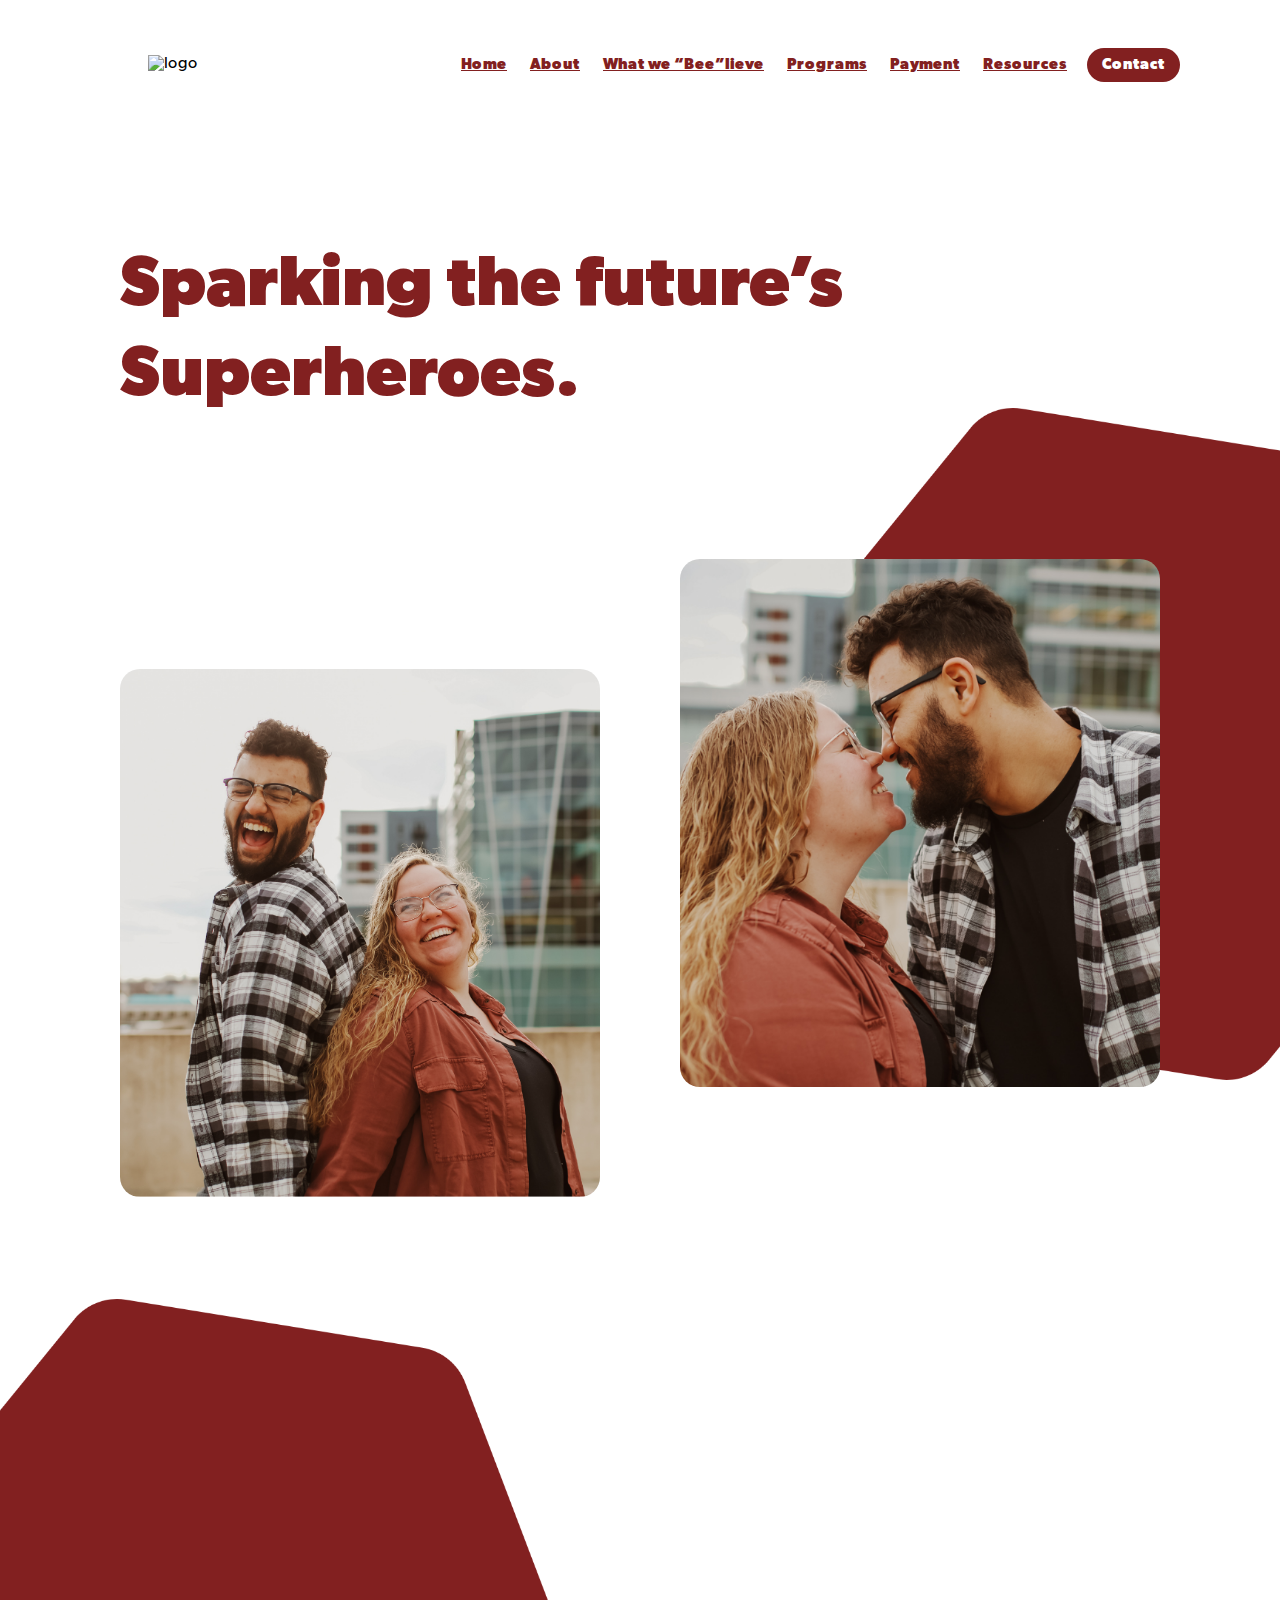
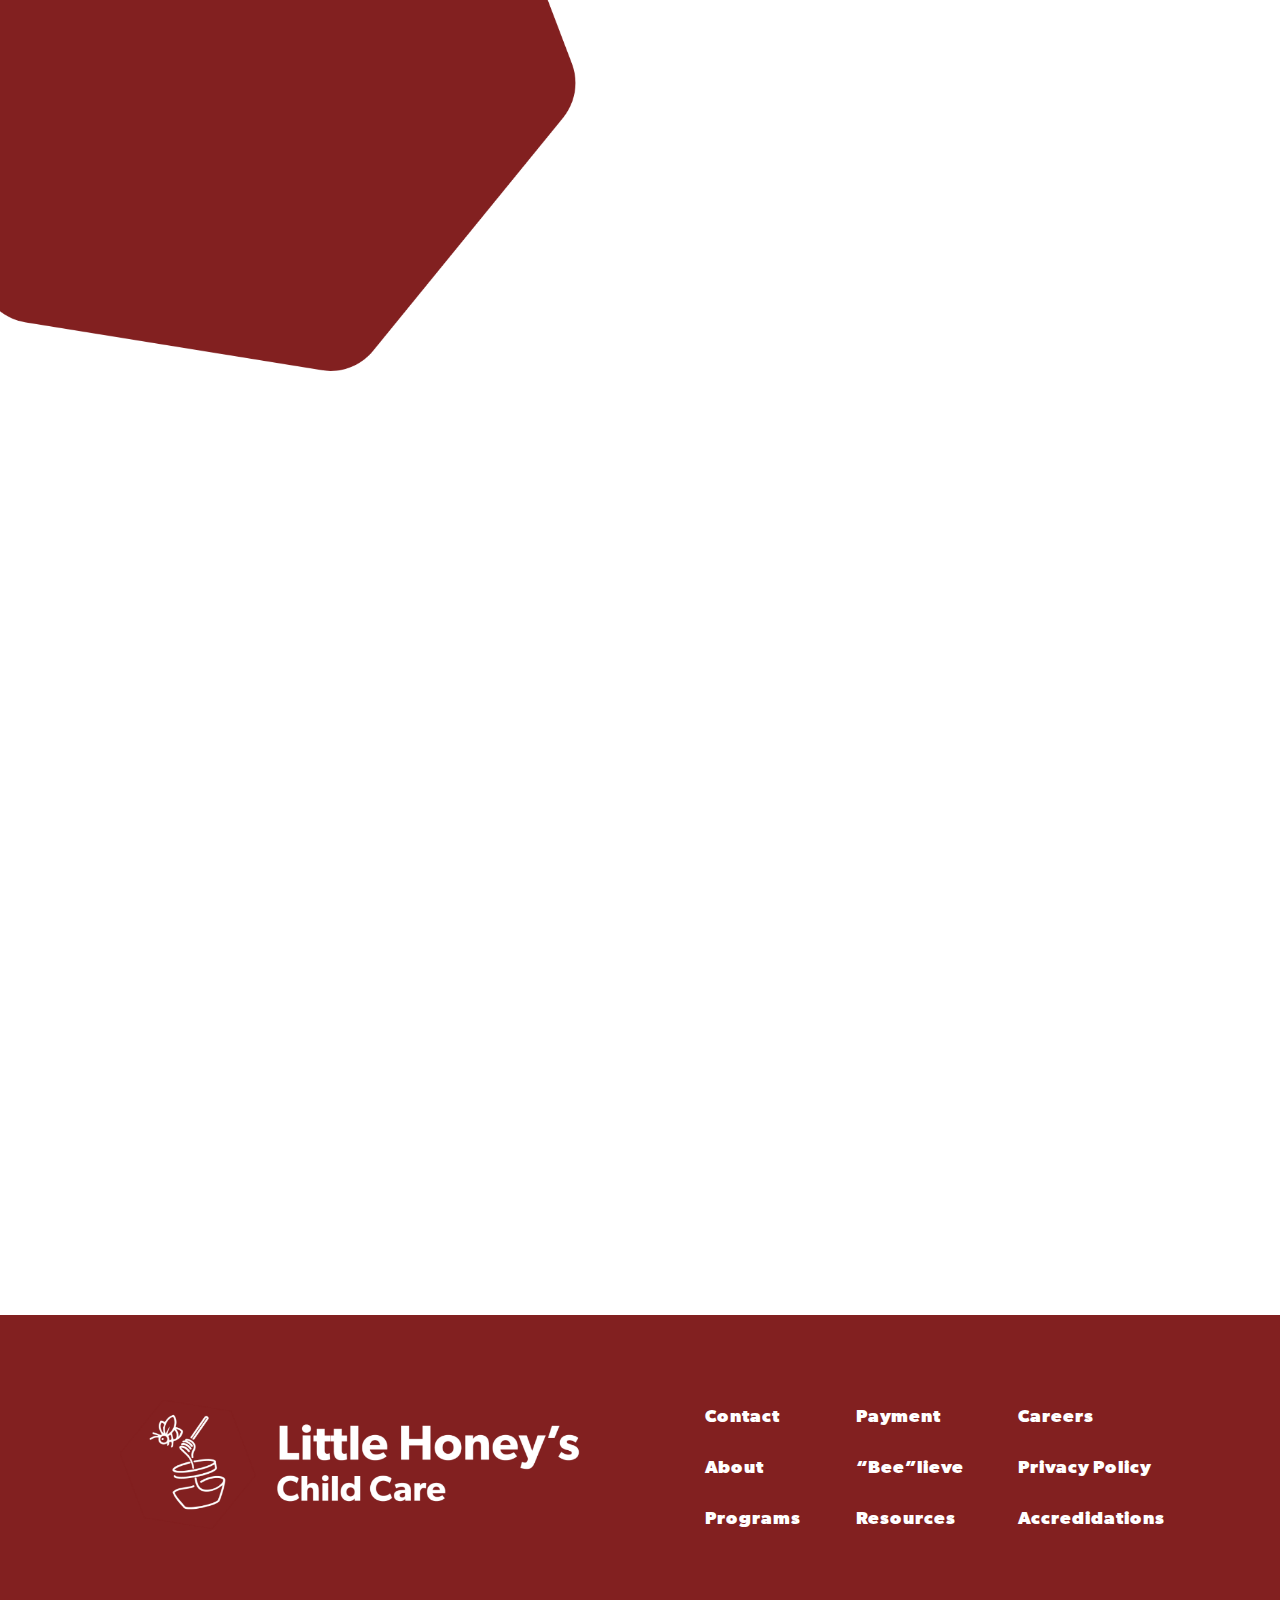
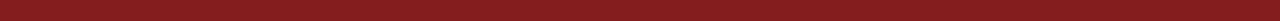
==== about.html @ a8ebb626 "first commit" ====
<!DOCTYPE html>
<html lang="en">
  <head>
    <meta charset="UTF-8" />
    <meta http-equiv="X-UA-Compatible" content="IE=edge" />
    <meta name="viewport" content="width=device-width, initial-scale=1.0" />
    <link rel="stylesheet" href="css/main.css" />
    <link rel="stylesheet" href="css/animate.css" />
    <script src="js/wow.min.js"></script>
    <script>
      new WOW().init();
    </script>
    <title>About</title>
  </head>
  <body>
    <!-- header start
    =========================================== -->
    <header class="header">
      <div class="auto__container">
        <div class="header__inner">
          <div href="index.html" class="header__inner-logo">
            <img src="images/main/Logo.png" alt="logo" />
          </div>
          <nav class="nav" id="nav">
            <div class="nav__inner">
              <div class="nav__inner-links">
                <a href="index.html" class="nav__inner-link">Home</a>
                <a href="about.html" class="nav__inner-link">About</a>
                <a href="belief.html" class="nav__inner-link"
                  >What we “Bee”lieve</a
                >
                <a href="programs.html" class="nav__inner-link">Programs</a>
                <a href="payment.html" class="nav__inner-link">Payment</a>
                <a href="resources.html" class="nav__inner-link">Resources</a>
              </div>
              <a href="contact.html" class="button primary">Contact</a>
            </div>
          </nav>
          </nav>
          <div class="burger" id="burger">
            <div class="burger__item"></div>
          </div>
        </div>
      </div>
    </header>
    <!-- header end
    =========================================== -->
    <!-- about start
    =========================================== -->
    <section class="about">
      <div class="about__bg">
        <span><img src="images/about/about-bg.png" alt="hexagon" /></span>
        <span><img src="images/about/about-bg.png" alt="hexagon" /></span>
      </div>
      <div class="auto__container">
        <div class="about__inner">
          <h2 class="wow slideInLeft" data-wow-duration="1s">
            Sparking the future’s <br />
            Superheroes.
          </h2>
          <div class="about__images">
            <div class="about__images-col">
              <div class="about__image wow slideInLeft" data-wow-duration="1s" data-wow-delay=".2s">
                <img src="images/about/image-1.png" alt="couples-image" />
              </div>
              <div class="about__image wow slideInLeft" data-wow-duration="1s" data-wow-delay=".2s">
                <img src="images/about/image-2.png" alt="couples-image" />
              </div>
            </div>
            <div class="about__images-col">
              <div class="about__image wow slideInRight" data-wow-duration="1s" data-wow-delay=".4s">
                <img src="images/about/image-3.png" alt="couples-image" />
              </div>
              <div class="about__image wow slideInRight" data-wow-duration="1s" ">
                <img src="images/about/image-4.png" alt="couples-image" />
              </div>
            </div>
          </div>
          <div class="about__content">
            <div class="about__content-title">
              <p class="wow bounceInUp" data-wow-duration="1s" ">Hi, nice for you to visit our honeycomb.</p>
              <p class="wow bounceInUp" data-wow-duration="1s" data-wow-delay=".2s">
                Our names our Victoria Telemaque, and Reggie Telemaque, we are
                the co-Presidents of Little Honey’s Day Care!
              </p>
            </div>
            <div class="about__content-text">
              <p class="wow bounceInUp" data-wow-duration="1s" data-wow-delay=".2s">
                We strive to help the lives of every parent, child, or guardian
                access fair and unique child care, all in one place.
              </p>
              <p class="wow bounceInUp" data-wow-duration="1s" data-wow-delay=".4s">
                We believe that nurturing every child’s strengths, curiosities,
                and weaknesses can go a long way in creating not only better
                households, but better human beings, for generations to come.
              </p>
            </div>
          </div>
        </div>
      </div>
    </section>
    <!-- about end
    =========================================== -->
    <!-- footer start
      =========================================== -->
    <footer class="footer">
      <div class="auto__container">
        <div class="footer__inner">
          <div class="footer__logo">
            <div class="footer__logo-desktop">
              <img src="images/main/footer-logo.png" alt="logo" />
            </div>
            <div class="footer__logo-mobile">
              <img src="images/main/logo-mobile.png" alt="logo" />
            </div>
          </div>
          <div class="footer__links">
            <div class="footer__links-col">
              <a href="contact.html" class="footer__link">Contact</a>
              <a href="about.html" class="footer__link">About</a>
              <a href="programs.html" class="footer__link">Programs</a>
            </div>
            <div class="footer__links-col">
              <a href="payment.html" class="footer__link">Payment</a>
              <a href="belief.html" class="footer__link">“Bee”lieve</a>
              <a href="resources.html" class="footer__link">Resources</a>
            </div>
            <div class="footer__links-col">
              <a href="#" class="footer__link">Careers</a>
              <a href="#" class="footer__link">Privacy Policy</a>
              <a href="#" class="footer__link">Accredidations</a>
            </div>
          </div>
        </div>
      </div>
    </footer>
    <!-- footer end
    =========================================== -->
    <script src="js/main.js"></script>
  </body>
</html>
---- css/main.css ----
@font-face {
  font-family: "Gibson";
  src: local("Gibson SemiBold Italic"), local("Gibson-SemiBoldItalic"), url("../fonts/Gibson-SemiBoldItalic.woff2") format("woff2"), url("../fonts/Gibson-SemiBoldItalic.woff") format("woff");
  font-weight: 600;
  font-style: italic;
}
@font-face {
  font-family: "Gibson";
  src: local("Gibson Light"), local("Gibson-Light"), url("../fonts/Gibson-Light.woff2") format("woff2"), url("../fonts/Gibson-Light.woff") format("woff");
  font-weight: 300;
  font-style: normal;
}
@font-face {
  font-family: "Gibson";
  src: local("Gibson Light Italic"), local("Gibson-LightItalic"), url("../fonts/Gibson-LightItalic.woff2") format("woff2"), url("../fonts/Gibson-LightItalic.woff") format("woff");
  font-weight: 300;
  font-style: italic;
}
@font-face {
  font-family: "Gibson";
  src: local("Gibson Italic"), local("Gibson-Italic") url("../fonts/Gibson-Italic.woff2") format("woff2"), url("../fonts/Gibson-Italic.woff") format("woff");
  font-weight: normal;
  font-style: italic;
}
@font-face {
  font-family: "Gibson";
  src: local("Gibson Bold"), local("Gibson-Bold"), url("../fonts/Gibson-Bold.woff2") format("woff2"), url("../fonts/Gibson-Bold.woff") format("woff");
  font-weight: bold;
  font-style: normal;
}
@font-face {
  font-family: "Gibson";
  src: local("Gibson"), url("../fonts/Gibson.woff2") format("woff2"), url("../fonts/Gibson.woff") format("woff");
  font-weight: normal;
  font-style: normal;
}
@font-face {
  font-family: "Gibson";
  src: local("Gibson Bold Italic"), local("Gibson-BoldItalic"), url("../fonts/Gibson-BoldItalic.woff2") format("woff2"), url("../fonts/Gibson-BoldItalic.woff") format("woff");
  font-weight: bold;
  font-style: italic;
}
@font-face {
  font-family: "Gibson";
  src: local("Gibson SemiBold"), local("Gibson-SemiBold"), url("../fonts/Gibson-SemiBold.woff2") format("woff2"), url("../fonts/Gibson-SemiBold.woff") format("woff");
  font-weight: 600;
  font-style: normal;
}
html {
  scroll-behavior: smooth;
}

* {
  margin: 0px;
  padding: 0px;
  border: none;
  outline: none;
}

button {
  outline: none;
}

button:focus {
  outline: none;
}

button:focus {
  outline: none;
}

input::-webkit-outer-spin-button,
input::-webkit-inner-spin-button {
  -webkit-appearance: none;
  margin: 0;
}

/*** 
====================================================================
Global Settings
====================================================================
 ***/
body {
  font-family: "Gibson", sans-serif;
  font-size: 16px;
  color: #000;
  font-weight: 400;
  -webkit-font-smoothing: antialiased;
  -moz-font-smoothing: antialiased;
}

body.active {
  overflow: hidden;
}

a {
  text-decoration: none;
  cursor: pointer;
  color: #000;
}

h1,
h2,
h3,
h4,
h5,
h6 {
  -webkit-transition: all 0.2s ease-in-out 0s;
  transition: all 0.2s ease-in-out 0s;
  -moz-transition: all 0.2s ease-in-out 0s;
}

/* Typography */
h1 {
  font-family: "Gibson", sans-serif;
  font-size: 55px;
  line-height: 160px;
  font-weight: 900;
  color: #822020;
}

h2 {
  font-family: "Gibson", sans-serif;
  font-size: 100px;
  line-height: 150px;
  font-weight: 900;
  color: #822020;
}

p {
  color: #822020;
}

.auto__container {
  max-width: 1540px;
  margin: 0 auto;
  padding: 0 180px;
  -webkit-transition: all 0.2s ease-in-out 0s;
  transition: all 0.2s ease-in-out 0s;
  -moz-transition: all 0.2s ease-in-out 0s;
}

.button {
  -webkit-box-sizing: border-box;
          box-sizing: border-box;
  border-radius: 20px;
  font-family: "Gibson", sans-serif;
  font-weight: 900;
  background-color: #822020;
  color: #fff;
  cursor: pointer;
  -webkit-transition: all 0.2s ease-in-out 0s;
  transition: all 0.2s ease-in-out 0s;
  -moz-transition: all 0.2s ease-in-out 0s;
}
.button:hover {
  opacity: 0.8;
}
.button.big {
  padding: 30px 100px;
  font-size: 25px;
  line-height: 47px;
}
.button.primary {
  padding: 10px 25px;
  font-size: 20px;
  line-height: 27px;
}
.button.secondary {
  padding: 23px 47px;
  color: #000;
  font-size: 18px;
  line-height: 32px;
  background-color: #fddc2b;
}

.footer {
  padding: 85px 0;
  background-color: #822020;
}
.footer__inner {
  display: -webkit-box;
  display: -ms-flexbox;
  display: flex;
  -webkit-box-pack: justify;
      -ms-flex-pack: justify;
          justify-content: space-between;
}
.footer__logo {
  width: calc(50% - 60px);
  display: -webkit-box;
  display: -ms-flexbox;
  display: flex;
  -webkit-box-pack: center;
      -ms-flex-pack: center;
          justify-content: center;
  -webkit-box-align: center;
      -ms-flex-align: center;
          align-items: center;
}
.footer__logo img {
  width: 100%;
}
.footer__logo-mobile {
  display: none;
}
.footer__links {
  margin: -5px;
  width: calc(50% - 60px);
  display: -webkit-box;
  display: -ms-flexbox;
  display: flex;
  -webkit-box-pack: justify;
      -ms-flex-pack: justify;
          justify-content: space-between;
  -webkit-box-align: center;
      -ms-flex-align: center;
          align-items: center;
}
.footer__link {
  display: block;
  padding: 5px 0;
  margin-bottom: 15px;
  font-family: "Gibson", sans-serif;
  font-size: 18px;
  font-weight: 900;
  line-height: 26px;
  color: #fff;
  -webkit-transition: all 0.2s ease-in-out 0s;
  transition: all 0.2s ease-in-out 0s;
  -moz-transition: all 0.2s ease-in-out 0s;
}
.footer__link:last-child {
  margin-bottom: 0;
}
.footer__link:hover {
  opacity: 0.8;
}

.header {
  padding: 50px 0;
  -webkit-transition: all 0.2s ease-in-out 0s;
  transition: all 0.2s ease-in-out 0s;
  -moz-transition: all 0.2s ease-in-out 0s;
}
.header .auto__container {
  padding: 0 120px;
  max-width: 1640px;
}
.header.sticky {
  position: sticky;
  top: 0;
  left: 0;
  z-index: 5;
  padding: 0px 0;
  background-color: #fff;
  -webkit-animation: stickyHeader 0.5s ease;
          animation: stickyHeader 0.5s ease;
  -webkit-animation-fill-mode: both;
          animation-fill-mode: both;
  -webkit-box-shadow: 0 2px 2px rgba(139, 0, 0, 0.8);
          box-shadow: 0 2px 2px rgba(139, 0, 0, 0.8);
  -webkit-transition: all 0.2s ease-in-out 0s;
  transition: all 0.2s ease-in-out 0s;
  -moz-transition: all 0.2s ease-in-out 0s;
}
@-webkit-keyframes stickyHeader {
  from {
    top: -200px;
  }
  to {
    top: 0;
  }
}
@keyframes stickyHeader {
  from {
    top: -200px;
  }
  to {
    top: 0;
  }
}
.header__inner {
  display: -webkit-box;
  display: -ms-flexbox;
  display: flex;
  -webkit-box-pack: justify;
      -ms-flex-pack: justify;
          justify-content: space-between;
  -webkit-box-align: center;
      -ms-flex-align: center;
          align-items: center;
}
.header__inner-logo {
  width: 480px;
  display: -webkit-box;
  display: -ms-flexbox;
  display: flex;
  -webkit-box-pack: center;
      -ms-flex-pack: center;
          justify-content: center;
  -webkit-box-align: center;
      -ms-flex-align: center;
          align-items: center;
}
.header__inner-logo img {
  width: 60%;
  padding: 25px;
}

.nav__inner {
  display: -webkit-box;
  display: -ms-flexbox;
  display: flex;
  -webkit-box-align: center;
      -ms-flex-align: center;
          align-items: center;
}
.nav__inner-links {
  margin-right: 35px;
}
.nav__inner-link {
  padding: 5px 20px;
  font-family: "Gibson", sans-serif;
  font-size: 18px;
  line-height: 26px;
  font-weight: 900;
  color: #822020;
  text-decoration: underline;
  -webkit-transition: all 0.2s ease-in-out 0s;
  transition: all 0.2s ease-in-out 0s;
  -moz-transition: all 0.2s ease-in-out 0s;
}
.nav__inner-link:hover {
  opacity: 0.8;
}

.burger {
  display: none;
  -webkit-box-pack: center;
      -ms-flex-pack: center;
          justify-content: center;
  -webkit-box-align: center;
      -ms-flex-align: center;
          align-items: center;
  position: relative;
  width: 50px;
  height: 30px;
  cursor: pointer;
  -webkit-transition: all 0.2s ease-in-out 0s;
  transition: all 0.2s ease-in-out 0s;
  -moz-transition: all 0.2s ease-in-out 0s;
}
.burger:hover {
  opacity: 0.8;
}
.burger__item {
  width: 100%;
  height: 6px;
  background-color: #822020;
  border-radius: 6px;
}
.burger::before {
  top: 0;
  width: 100%;
  height: 6px;
  background-color: #822020;
  border-radius: 6px;
  -webkit-transition: all 0.3s ease;
  transition: all 0.3s ease;
  content: "";
  position: absolute;
  left: 50%;
  transform: translateX(-50%);
  -moz-ransform: translateX(-50%);
  -o-transform: translateX(-50%);
  -ms-transform: translateX(-50%);
  -webkit-transform: translateX(-50%);
}
.burger::after {
  bottom: 0;
  width: 100%;
  height: 6px;
  background-color: #822020;
  border-radius: 6px;
  -webkit-transition: all 0.3s ease;
  transition: all 0.3s ease;
  content: "";
  position: absolute;
  left: 50%;
  transform: translateX(-50%);
  -moz-ransform: translateX(-50%);
  -o-transform: translateX(-50%);
  -ms-transform: translateX(-50%);
  -webkit-transform: translateX(-50%);
}
.burger.active {
  overflow: hidden;
}
.burger.active .burger__item {
  display: none;
}
.burger.active::before {
  width: 120%;
  top: 50%;
  -webkit-transform: translate(-50%, -50%) rotate(45deg);
  transform: translate(-50%, -50%) rotate(45deg);
}
.burger.active::after {
  width: 120%;
  bottom: 50%;
  -webkit-transform: translate(-50%, 50%) rotate(-45deg);
  transform: translate(-50%, 50%) rotate(-45deg);
}

.kids {
  position: relative;
  overflow: hidden;
  padding-top: 120px;
  padding-bottom: 50px;
  background-color: #fff;
}
.kids__bg {
  position: absolute;
  top: 60%;
  -webkit-transform: translateY(-60%);
          transform: translateY(-60%);
  width: 45%;
  right: -20%;
  -webkit-transition: all 0.2s ease-in-out 0s;
  transition: all 0.2s ease-in-out 0s;
  -moz-transition: all 0.2s ease-in-out 0s;
}
.kids__bg img {
  width: 100%;
  height: 100%;
}
.kids__bg:first-child {
  right: unset;
  left: -15%;
}
.kids__inner-title {
  margin-bottom: 120px;
  position: relative;
  text-align: center;
}
.kids__inner-title p {
  font-family: "Gibson", sans-serif;
  font-size: 18px;
  line-height: 45px;
  font-weight: 400;
}
.kids__inner-title span {
  position: absolute;
  top: -80px;
  right: 10px;
  width: 110px;
  height: 110px;
  -webkit-transition: all 0.2s ease-in-out 0s;
  transition: all 0.2s ease-in-out 0s;
  -moz-transition: all 0.2s ease-in-out 0s;
}
.kids__inner-title span img {
  width: 100%;
  height: 100%;
}
.kids__inner-row {
  margin-bottom: 80px;
  display: -webkit-box;
  display: -ms-flexbox;
  display: flex;
  -webkit-box-pack: justify;
      -ms-flex-pack: justify;
          justify-content: space-between;
}
.kids__inner button {
  display: block;
  margin: 0 auto;
  text-align: center;
  
}
.kids__block {
  position: relative;
  overflow: hidden;
  width: calc(33.33333% - 50px);
  border-radius: 20px;
  -webkit-transition: all 0.2s ease-in-out 0s;
  transition: all 0.2s ease-in-out 0s;
  -moz-transition: all 0.2s ease-in-out 0s;
}
.kids__block-image {
  position: relative;
  width: 100%;
  padding-bottom: 95%;
}
.kids__block-image img {
  position: absolute;
  top: 0;
  left: 0;
  width: 100%;
  height: 100%;
  -o-object-fit: cover;
     object-fit: cover;
}
.kids__block-content {
  position: absolute;
  top: 18px;
  right: 0;
  width: 100%;
  text-align: right;
}
.kids__block-title {
  padding-right: 40px;
  text-decoration: underline;
  font-family: "Gibson", sans-serif;
  font-size: 25px;
  line-height: 60px;
  font-weight: 900;
  color: #fff;
}
.kids__block-subtitle {
  padding-right: 20px;
  font-family: "Gibson", sans-serif;
  font-size: 25px;
  line-height: 37px;
  font-weight: 700;
  color: #fff;
}

.features {
  position: relative;
  overflow: hidden;
  padding: 120px 0;
}
.features::before {
  content: "";
  position: absolute;
  top: 0;
  left: 0;
  z-index: -1;
  width: 100%;
  height: 70%;
  border-radius: 20px;
  background-color: #f7f7f7;
}
.features__inner-title {
  margin-bottom: 130px;
  text-align: center;
}
.features__inner-title h1 {
  margin-bottom: 25px;
}
.features__inner-title p {
  font-family: "Gibson", sans-serif;
  font-weight: 600;
  font-size: 14px;
  line-height: 20px;
}
.features__inner-title p:first-child {
  margin-bottom: -50px;
}
.features__inner-row {
  margin: 0 -60px;
  display: -webkit-box;
  display: -ms-flexbox;
  display: flex;
}
.features__block {
  position: relative;
  margin: 0 30px;
  width: calc(33.33333% - 60px);
}
.features__block:nth-child(2) .features__block-title, .features__block:nth-child(2) .features__block-text {
  color: #000;
}
.features__block-bg {
  position: relative;
  width: 100%;
  padding-bottom: 95%;
}
.features__block-bg img {
  position: absolute;
  top: 0;
  left: 0;
  width: 100%;
  height: 100%;
  -o-object-fit: cover;
     object-fit: cover;
}
.features__block-content {
  position: absolute;
  top: 50%;
  left: 50%;
  transform: translate(-50%, -50%);
  -moz-ransform: translate(-50%, -50%);
  -o-transform: translate(-50%, -50%);
  -ms-transform: translate(-50%, -50%);
  -webkit-transform: translate(-50%, -50%);
  width: 60%;
  height: 50%;
}
.features__block-title {
  margin-bottom: 20px;
  text-decoration: underline;
  font-family: "Gibson", sans-serif;
  font-size: 25px;
  line-height: 45px;
  font-weight: 900;
  color: #fff;
  text-align: center;
}
.features__block-text {
  font-family: "Gibson", sans-serif;
  font-weight: 500;
  color: #fff;
}

.reviews {
  overflow: hidden;
  padding-top: 200px;
  padding-bottom: 240px;
}
.reviews__inner {
  margin: 0 auto;
  padding: 0 20px;
  max-width: 1000px;
  font-weight: 900;
}
.reviews__inner-title {
  position: relative;
  z-index: 2;
  margin-bottom: 75px;
  position: relative;
  font-family: "Gibson", sans-serif;
  font-size: 150px;
  line-height: 0.9;
  color: #822020;
  text-align: center;
  -webkit-transition: all 0.2s ease-in-out 0s;
  transition: all 0.2s ease-in-out 0s;
  -moz-transition: all 0.2s ease-in-out 0s;
}
.reviews__inner-title small {
  font-size: 0.6em;
}
.reviews__inner-title span {
  position: absolute;
  top: -20px;
  right: -220px;
  width: 220px;
  height: 390px;
  -webkit-transition: all 0.2s ease-in-out 0s;
  transition: all 0.2s ease-in-out 0s;
  -moz-transition: all 0.2s ease-in-out 0s;
}
.reviews__inner-title span img {
  width: 100%;
  height: 100%;
}
.reviews__inner-content {
  position: relative;
  padding-top: 70px;
  padding-bottom: 85px;
  background-color: #822020;
}
.reviews__inner-content::before {
  content: "";
  position: absolute;
  top: 0;
  left: -5000px;
  z-index: -1;
  width: 15000px;
  height: 100%;
  background-color: #822020;
}
.reviews__inner-content p {
  margin-bottom: 30px;
  font-family: "Gibson", sans-serif;
  font-weight: 600;
  font-size: 18px;
  line-height: 38px;
  color: #fff;
  text-align: center;
  -webkit-transition: all 0.2s ease-in-out 0s;
  transition: all 0.2s ease-in-out 0s;
  -moz-transition: all 0.2s ease-in-out 0s;
}
.reviews__inner-content p:last-child {
  margin: 0;
  text-align: right;
  font-size: 18px;
  line-height: 47px;
}

.newsletter {
  position: relative;
  padding: 100px 0;
}
.newsletter::before {
  content: "";
  position: absolute;
  top: 0;
  left: 0;
  z-index: -1;
  width: 100%;
  height: 55%;
  background-color: #f7f7f7;
}
.newsletter__inner {
  display: -webkit-box;
  display: -ms-flexbox;
  display: flex;
  -webkit-box-pack: justify;
      -ms-flex-pack: justify;
          justify-content: space-between;
  -webkit-box-align: center;
      -ms-flex-align: center;
          align-items: center;
}
.newsletter__content {
  width: calc(50% - 75px);
}
.newsletter__content-title {
  margin-bottom: 25px;
  font-family: "Gibson", sans-serif;
  font-size: 98px;
  line-height: 128px;
  font-weight: 900;
  color: #822020;
  -webkit-transition: all 0.2s ease-in-out 0s;
  transition: all 0.2s ease-in-out 0s;
  -moz-transition: all 0.2s ease-in-out 0s;
}
.newsletter__content-title span {
  display: block;
  font-size: 18px;
  font-family: "Gibson", sans-serif;
  color: #822020;
  
}
.newsletter__content-text {
  margin-bottom: 75px;
  font-family: "Gibson", sans-serif;
  font-weight: 600;
  font-size: 18px;
  line-height: 42px;
  color: #822020;
}
.newsletter__content-form input {
  -webkit-box-sizing: border-box;
          box-sizing: border-box;
  padding: 0 30px;
  margin-bottom: 50px;
  width: 100%;
  height: 45px;
  border-radius: 20px;
  background-color: #f7f7f7;
  border: 1px solid #707070;
}
.newsletter__content-form-btn {
  display: -webkit-box;
  display: -ms-flexbox;
  display: flex;
  -webkit-box-pack: end;
      -ms-flex-pack: end;
          justify-content: flex-end;
}
.newsletter__image {
  overflow: hidden;
  position: absolute;
  width: 43%;
  right: 70px;
  transform: translateY(-50%);
  -moz-ransform: translateY(-50%);
  -o-transform: translateY(-50%);
  -ms-transform: translateY(-50%);
  -webkit-transform: translateY(-50%);
  border-radius: 20px;
}
.newsletter__image img {
  width: 100%;
  height: 100%;
}

.direction {
  position: relative;
  margin: 200px 0;
  padding: 100px 0;
  background-color: #822020;
  background: url("../images/main/bg.png");
  background-size: cover;
  background-position: center;
  background-repeat: no-repeat;
}
.direction::before {
  content: "";
  position: absolute;
  top: 0;
  left: 0;
  width: 100%;
  height: 100%;
  background-color: #822020;
  opacity: 0.8;
}
.direction__inner {
  position: relative;
  z-index: 2;
  text-align: center;
  color: #fff;
}
.direction__inner h1 {
  margin-bottom: 50px;
  color: #fff;
}
.direction__inner-text {
  margin-bottom: 70px;
}
.direction__inner-text p {
  color: #fff;
  font-family: "Gibson", sans-serif;
  font-size: 25px;
  line-height: 34px;
}
.direction__inner-text p:first-child {
  margin-bottom: 50px;
}
.direction__inner .button {
  margin: 0 auto;
}

.values {
  padding-top: 150px;
  -webkit-transition: all 0.2s ease-in-out 0s;
  transition: all 0.2s ease-in-out 0s;
  -moz-transition: all 0.2s ease-in-out 0s;
}
.values__inner {
  margin: 0 auto;
  margin-bottom: -3%;
  max-width: 1380px;
}
.values__image {
  position: relative;
  display: -webkit-box;
  display: -ms-flexbox;
  display: flex;
  -webkit-box-pack: center;
      -ms-flex-pack: center;
          justify-content: center;
  -webkit-box-align: center;
      -ms-flex-align: center;
          align-items: center;
}
.values__image-hexagons img {
  width: 100%;
}
.values__image-bees img {
  position: absolute;
  top: 10%;
  right: 10%;
  width: 40%;
}
.values__image-title {
  position: absolute;
  top: 50%;
  left: 12%;
  transform: translateY(-50%);
  -moz-ransform: translateY(-50%);
  -o-transform: translateY(-50%);
  -ms-transform: translateY(-50%);
  -webkit-transform: translateY(-50%);
  font-family: "Gibson", sans-serif;
  font-weight: 900;
  font-size: 107px;
  line-height: 140px;
  color: #fff;
  text-transform: capitalize;
  -webkit-transition: all 0.2s ease-in-out 0s;
  transition: all 0.2s ease-in-out 0s;
  -moz-transition: all 0.2s ease-in-out 0s;
}

.about {
  overflow: hidden;
  position: relative;
  padding-top: 75px;
  padding-bottom: 210px;
}
.about__bg span {
  position: absolute;
  width: 55%;
  top: 10%;
  right: -15%;
  z-index: -1;
}
.about__bg span img {
  width: 100%;
}
.about__bg span:last-child {
  top: 40%;
  right: unset;
  left: -10%;
}
.about__inner {
  margin: 0 auto;
  max-width: 1400px;
}
.about__inner h2 {
  margin-bottom: 140px;
}
.about__images {
  margin-bottom: 210px;
  display: -webkit-box;
  display: -ms-flexbox;
  display: flex;
  -webkit-box-pack: justify;
      -ms-flex-pack: justify;
          justify-content: space-between;
}
.about__images-col {
  width: calc(50% - 40px);
}
.about__images-col:first-child {
  padding-top: 110px;
}
.about__image {
  overflow: hidden;
  margin-bottom: 190px;
  position: relative;
  width: 100%;
  padding-bottom: 110%;
  border-radius: 20px;
}
.about__image:last-child {
  margin-bottom: 0;
}
.about__image img {
  position: absolute;
  top: 0;
  left: 0;
  width: 100%;
  height: 100%;
  -o-object-fit: cover;
     object-fit: cover;
}
.about__content-title {
  margin-bottom: 85px;
}
.about__content-title p {
  font-family: "Gibson", sans-serif;
  font-size: 68px;
  font-weight: 900;
  line-height: 90px;
  background-color: #fff;
  color: #822020;
}
.about__content-title p:first-child {
  margin-bottom: 110px;
}
.about__content-text {
  text-align: center;
}
.about__content-text p {
  position: relative;
  z-index: 1;
  font-family: "Gibson", sans-serif;
  font-size: 18px;
  font-weight: 600;
  line-height: 33px;
  background-color: #fff;
  color: #822020;
  text-align: left;
}
.about__content-text p:first-child {
  margin-bottom: 40px;
}

.rules {
  padding: 160px 0;
  background-color: #822020;
}
.rules__inner {
  margin: 0 auto;
  max-width: 1170px;
  display: -webkit-box;
  display: -ms-flexbox;
  display: flex;
  -webkit-box-pack: justify;
      -ms-flex-pack: justify;
          justify-content: space-between;
  flex-wrap: wrap;
  -ms-flex-wrap: wrap;
}
.rules__block {
  margin: 50px 0;
  width: calc(50% - 100px);
  -webkit-transition: all 0.2s ease-in-out 0s;
  transition: all 0.2s ease-in-out 0s;
  -moz-transition: all 0.2s ease-in-out 0s;
}
.rules__block p {
  font-family: "Gibson", sans-serif;
  font-size: 25px;
  line-height: 44px;
  font-weight: 900;
  color: #fff;
  -webkit-transition: all 0.2s ease-in-out 0s;
  transition: all 0.2s ease-in-out 0s;
  -moz-transition: all 0.2s ease-in-out 0s;
}
.rules__block p:first-child {
  margin-bottom: 50px;
}

.contact {
  padding-top: 150px;
  padding-bottom: 200px;
}
.contact__inner {
  margin: 0 auto;
  max-width: 1270px;
}
.contact__content {
  margin-bottom: 330px;
}
.contact__content-title {
  margin-bottom: 30px;
  font-family: "Gibson", sans-serif;
  font-weight: 900;
  font-size: 112px;
  line-height: 146px;
  color: #822020;
  text-align: center;
  -webkit-transition: all 0.2s ease-in-out 0s;
  transition: all 0.2s ease-in-out 0s;
  -moz-transition: all 0.2s ease-in-out 0s;
}
.contact__content-subtitle {
  margin-bottom: 75px;
  font-family: "Gibson", sans-serif;
  font-weight: 900;
  font-size: 68px;
  line-height: 90px;
  color: #822020;
  text-align: center;
  -webkit-transition: all 0.2s ease-in-out 0s;
  transition: all 0.2s ease-in-out 0s;
  -moz-transition: all 0.2s ease-in-out 0s;
}
.contact__content p {
  font-family: "Gibson", sans-serif;
  font-weight: 600;
  font-size: 25px;
  line-height: 34px;
  color: #822020;
}
.contact__form {
  margin-bottom: 180px;
}
.contact__form input {
  -webkit-box-sizing: border-box;
          box-sizing: border-box;
  padding: 0 30px;
  margin-bottom: 90px;
  width: 100%;
  height: 80px;
  background-color: #f7f7f7;
  border: 1px solid #707070;
  border-radius: 20px;
}
.contact__form input:nth-of-type(3) {
  margin-bottom: 55px;
}
.contact__form-btn {
  display: -webkit-box;
  display: -ms-flexbox;
  display: flex;
  -webkit-box-pack: end;
      -ms-flex-pack: end;
          justify-content: flex-end;
}
.contact__form-btn .button {
  padding: 20px 120px;
  font-size: 40px;
  line-height: 50px;
}
.contact__address-title {
  margin-bottom: 100px;
  font-family: "Gibson", sans-serif;
  font-weight: 700;
  font-size: 82px;
  line-height: 100px;
  color: #822020;
}
.contact__address p,
.contact__address a {
  margin-bottom: 50px;
  font-family: "Gibson", sans-serif;
  font-weight: 700;
  font-size: 34px;
  line-height: 40px;
  color: #822020;
}
.contact__address p:last-child,
.contact__address a:last-child {
  margin-bottom: 0;
}
.contact__address p:last-child a,
.contact__address a:last-child a {
  display: inline;
}
.contact__address a {
  display: block;
  text-decoration: underline;
  -webkit-transition: all 0.2s ease-in-out 0s;
  transition: all 0.2s ease-in-out 0s;
  -moz-transition: all 0.2s ease-in-out 0s;
}
.contact__address a:hover {
  opacity: 0.8;
}

.resources {
  padding-top: 100px;
  padding-bottom: 50px;
}
.resources__inner {
  margin: 0 auto;
  max-width: 1480px;
}
.resources__title {
  margin: 0 auto;
  max-width: 870px;
  margin-bottom: 135px;
  text-align: center;
}
.resources__title h2 {
  margin-bottom: 100px;
}
.resources__title p {
  font-family: "Gibson", sans-serif;
  font-weight: 600;
  font-size: 25px;
  line-height: 34px;
}
.resources__list {
  display: -webkit-box;
  display: -ms-flexbox;
  display: flex;
  -webkit-box-pack: justify;
      -ms-flex-pack: justify;
          justify-content: space-between;
  flex-wrap: wrap;
  -ms-flex-wrap: wrap;
}
.resources__block {
  margin: 50px 0;
  width: calc(33.33333% - 30px);
}
.resources__block-content {
  padding: 50px;
  text-align: center;
  border-radius: 20px;
  background-color: #f7f7f7;
}
.resources__block-subtitle {
  margin-bottom: 15px;
  font-family: "Gibson", sans-serif;
  font-weight: 900;
  font-size: 13px;
  line-height: 16px;
  color: #822020;
  -webkit-transition: all 0.2s ease-in-out 0s;
  transition: all 0.2s ease-in-out 0s;
  -moz-transition: all 0.2s ease-in-out 0s;
}
.resources__block-title {
  margin-bottom: 20px;
  font-family: "Gibson", sans-serif;
  font-weight: 900;
  font-size: 38px;
  line-height: 50px;
  color: #822020;
  -webkit-transition: all 0.2s ease-in-out 0s;
  transition: all 0.2s ease-in-out 0s;
  -moz-transition: all 0.2s ease-in-out 0s;
}
.resources__block p {
  font-family: "Gibson", sans-serif;
  font-weight: 600;
  font-size: 10px;
  line-height: 14px;
  -webkit-transition: all 0.2s ease-in-out 0s;
  transition: all 0.2s ease-in-out 0s;
  -moz-transition: all 0.2s ease-in-out 0s;
}
.resources__block-image {
  margin: 0 auto;
  margin-top: -20px;
  overflow: hidden;
  border-radius: 20px;
  position: relative;
  width: calc(100% - 20px);
  padding-bottom: 65%;
  border-radius: 20px;
}
.resources__block-image img {
  position: absolute;
  top: 0;
  left: 0;
  width: 100%;
  height: 100%;
  -o-object-fit: cover;
     object-fit: cover;
}

.programs {
  position: relative;
  padding: 140px 0;
}
.programs::before {
  content: "";
  position: absolute;
  top: 0;
  left: 0;
  width: 100%;
  height: 35%;
  z-index: -1;
  background-color: #f7f7f7;
}
.programs__title {
  margin-bottom: 140px;
  text-align: center;
}
.programs__title h2 {
  margin-bottom: 100px;
}
.programs__title p {
  margin: 0 auto;
  width: 65%;
  font-family: "Gibson", sans-serif;
  font-weight: 600;
  font-size: 18px;
  line-height: 38px;
}
.programs__row {
  margin-bottom: 200px;
  display: -webkit-box;
  display: -ms-flexbox;
  display: flex;
  -webkit-box-pack: justify;
      -ms-flex-pack: justify;
          justify-content: space-between;
}
.programs__block {
  width: calc(33.33333% - 35px);
}
.programs__block-title {
  margin-bottom: 70px;
  font-family: "Gibson", sans-serif;
  font-weight: 600;
  font-size: 28px;
  line-height: 38px;
  text-align: center;
}
.programs__block-image {
  overflow: hidden;
  position: relative;
  width: 100%;
  padding-bottom: 95%;
  border-radius: 20px;
}
.programs__block-image img {
  position: absolute;
  top: 0;
  left: 0;
  width: 100%;
  height: 100%;
  -o-object-fit: cover;
     object-fit: cover;
}
.programs__schedule-title {
  text-align: center;
  margin-bottom: 230px;
  font-family: "Gibson", sans-serif;
  font-weight: 900;
  font-size: 60px;
  line-height: 80px;
  color: #822020;
}
.programs__schedule li {
  list-style-position: inside;
  margin-bottom: 60px;
  font-family: "Gibson", sans-serif;
  font-weight: 600;
  font-size: 18px;
  line-height: 47px;
  color: #822020;
}
.programs__schedule li:last-child {
  margin-bottom: 0;
}

.payment {
  padding-top: 170px;
  padding-bottom: 90px;
}
.payment__inner {
  margin: 0 auto;
  max-width: 1200px;
}
.payment__inner h2 {
  margin-bottom: 130px;
  text-align: center;
}
.payment__content span {
  display: block;
  margin-bottom: 100px;
  font-family: "Gibson", sans-serif;
  font-size: 50px;
  font-weight: 600;
  line-height: 68px;
  color: #822020;
}
.payment__content li,
.payment__content p {
  margin-bottom: 40px;
  font-weight: 600;
  font-size: 26px;
  line-height: 35px;
}
.payment__content p:nth-of-type(4) {
  margin-bottom: 70px;
}
.payment__content li {
  color: #822020;
  list-style-position: inside;
}
.payment__content-btn {
  display: -webkit-box;
  display: -ms-flexbox;
  display: flex;
  -webkit-box-pack: end;
      -ms-flex-pack: end;
          justify-content: flex-end;
}
.payment__content-btn .button {
  width: 50%;
}

.intro {
  position: relative;
  width: 100%;
  padding-bottom: 50%;
}
.intro__bg img {
  position: absolute;
  top: 0;
  left: 0;
  width: 100%;
  height: 100%;
  -o-object-fit: cover;
     object-fit: cover;
}
.intro.program {
  overflow: hidden;
  position: relative;
  padding: 200px 0;
}
.intro.program .intro__bg span {
  position: absolute;
  top: -8%;
  right: -35%;
  width: 45%;
}
.intro.program .intro__bg span img {
  position: unset;
  width: 100%;
}
.intro.program .intro__bg span:last-child {
  top: unset;
  right: unset;
  bottom: 0;
  left: -35%;
}
.intro.program .intro__inner {
  width: -webkit-fit-content;
  width: -moz-fit-content;
  width: fit-content;
  margin: 0 auto;
  font-weight: 900;
  font-size: 674px;
  -webkit-transition: all 0.2s ease-in-out 0s;
  transition: all 0.2s ease-in-out 0s;
  -moz-transition: all 0.2s ease-in-out 0s;
}
.intro.program .intro__inner-title {
  font-family: "Gibson", sans-serif;
  font-size: 1em;
  line-height: 0.8;
  color: #822020;
}
.intro.program .intro__inner-subtitle {
  font-size: 0.25em;
  color: #822020;
  text-align: right;
}
.intro .auto__container {
  position: absolute;
  top: 20%;
  left: 50%;
  -webkit-transform: translateY(-20%);
          transform: translateY(-20%);
  transform: translateX(-50%);
  -moz-ransform: translateX(-50%);
  -o-transform: translateX(-50%);
  -ms-transform: translateX(-50%);
  -webkit-transform: translateX(-50%);
  width: calc(100% - 360px);
  max-width: 1540px;
}
.intro__title {
  font-family: "Gibson", sans-serif;
  font-weight: 600;
  font-size: 260px;
  line-height: 0.95;
  color: #fff;
}
.intro__title span {
  display: block;
  -webkit-transition: all 0.2s ease-in-out 0s;
  transition: all 0.2s ease-in-out 0s;
  -moz-transition: all 0.2s ease-in-out 0s;
}
.intro__title span:first-child {
  font-size: 0.57em;
}
.intro__title span:nth-child(2) {
  font-size: 0.88em;
}
.intro__title span:last-child {
  color: #000;
}

.hero {
  position: relative;
  padding-bottom: 45%;
  background-color: #822020;
}
.hero__inner-title {
  font-weight: 900;
  position: absolute;
  top: 50%;
  transform: translateY(-50%);
  -moz-ransform: translateY(-50%);
  -o-transform: translateY(-50%);
  -ms-transform: translateY(-50%);
  -webkit-transform: translateY(-50%);
  left: 270px;
  font-family: "Gibson", sans-serif;
  font-size: 173px;
  line-height: 224px;
  color: #fff;
  -webkit-transition: all 0.2s ease-in-out 0s;
  transition: all 0.2s ease-in-out 0s;
  -moz-transition: all 0.2s ease-in-out 0s;
}
.hero__inner-image {
  position: absolute;
  top: 0;
  right: 0;
  width: 35%;
  height: 100%;
}
.hero__inner-image img {
  width: 100%;
  height: 100%;
  -o-object-fit: cover;
     object-fit: cover;
  -o-object-position: right;
     object-position: right;
}

.mission {
  padding-top: 110px;
  padding-bottom: 140px;
  background-color: #f7f7f7;
}
.mission__inner {
  margin: 0 auto;
  max-width: 930px;
  text-align: center;
}
.mission__inner-title {
  margin-bottom: 75px;
  font-family: "Gibson", sans-serif;
  font-weight: 900;
  font-size: 107px;
  line-height: 140px;
  color: #822020;
  -webkit-transition: all 0.2s ease-in-out 0s;
  transition: all 0.2s ease-in-out 0s;
  -moz-transition: all 0.2s ease-in-out 0s;
}
.mission__inner-text {
  font-family: "Gibson", sans-serif;
  font-weight: 900;
  font-size: 18px;
  line-height: 35px;
  -webkit-transition: all 0.2s ease-in-out 0s;
  transition: all 0.2s ease-in-out 0s;
  -moz-transition: all 0.2s ease-in-out 0s;
  text-align: left;
}
.mission__inner-text p {
  margin-bottom: 50px;
}
.mission__inner-text p:last-child {
  margin-bottom: 0;
}

@media (max-width: 1860px) {
  .nav__inner-link {
    font-size: 18px;
    line-height: 24px;
    padding: 5px 15px;
  }

  .kids__block-subtitle {
    font-size: 25px;
  }

  .newsletter__content-title {
    font-size: 84px;
    line-height: 116px;
  }

  .programs__title h2 {
    font-size: 90px;
  }

  h1 {
    font-size: 45px;
  }
}
@media (max-width: 1680px) {
  .header {
    padding: 40px 0;
  }
  .header .auto__container {
    padding: 0 100px;
  }
  .header__inner-logo {
    width: 340px;
  }

  .nav__inner-links {
    margin-right: 20px;
  }
  .nav__inner-link {
    padding: 5px 12px;
    font-size: 16px;
    line-height: 22px;
  }

  .kids__bg {
    top: 50%;
    -webkit-transform: translateY(-50%);
            transform: translateY(-50%);
  }
  .kids__inner-title {
    margin-bottom: 85px;
  }
  .kids__inner-title p {
    font-size: 24px;
    line-height: 31px;
  }
  .kids__inner-title span {
    top: -60px;
    right: 100px;
    width: 75px;
    height: 75px;
  }
  .kids__inner-row {
    margin-bottom: 60px;
  }
  .kids__block-content {
    width: calc(100% - 40px);
    padding-left: 10px;
    padding-right: 30px;
  }
  .kids__block-title {
    padding-right: 0;
    font-size: 31px;
    line-height: 40px;
  }
  .kids__block-subtitle {
    padding-right: 0;
    font-size: 19px;
    line-height: 23px;
  }

  .features__block-title {
    font-size: 30px;
    line-height: 34px;
    text-align: center;
  }
  .features__block-text {
    font-size: 16px;
    line-height: 20px;
  }

  .direction {
    margin: 120px 0;
    padding: 70px 0;
  }
  .direction__inner-text {
    margin-bottom: 60px;
  }
  .direction__inner-text p {
    font-size: 16px;
    line-height: 21px;
  }
  .direction__inner-text p:first-child {
    margin-bottom: 30px;
  }

  .reviews {
    padding-top: 150px;
    padding-bottom: 170px;
  }
  .reviews__inner-title {
    margin-bottom: 55px;
    font-size: 160px;
    font-weight: 900;
  }
  .reviews__inner-title span {
    right: -160px;
    width: 160px;
    height: 275px;
  }
  .reviews__inner-content {
    padding-top: 50px;
    padding-bottom: 65px;
  }
  .reviews__inner-content p {
    font-size: 19px;
    line-height: 26px;
  }
  .reviews__inner-content p:last-child {
    font-size: 24px;
    line-height: 33px;
  }

  .about {
    padding: 110px 0;
  }
  .about__bg span:last-child {
    top: 45%;
  }
  .about__image {
    margin-bottom: 150px;
  }
  .about__content-title p {
    font-size: 58px;
    line-height: 75px;
  }
  .about__content-title p:first-child {
    margin-bottom: 80px;
  }
  .about__content-text p {
    font-size: 18px;
    line-height: 25px;
  }
  .about__content-text p:first-child {
    margin-bottom: 30px;
  }

  .newsletter__image {
    width: 40%;
    top: 20%;
    transform: translate(0, 0);
    -moz-ransform: translate(0, 0);
    -o-transform: translate(0, 0);
    -ms-transform: translate(0, 0);
    -webkit-transform: translate(0, 0);
    right: 100px;
  }
  .newsletter__content {
    width: calc(50% - 60px);
  }
  .newsletter__content-title {
    font-size: 68px;
    line-height: 90px;
  }
  .newsletter__content-text {
    margin-bottom: 55px;
    font-size: 21px;
    line-height: 28px;
  }
  .newsletter__content-form input {
    margin-bottom: 30px;
    height: 30px;
  }

  .values {
    padding-top: 135px;
  }
  .values__image-title {
    left: 10%;
  }

  .rules {
    padding-top: 100px;
    padding-bottom: 70px;
  }
  .rules__block p {
    font-size: 25px;
    line-height: 33px;
  }
  .rules__block p:first-child {
    margin-bottom: 40px;
  }

  .contact {
    padding-top: 200px;
    padding-bottom: 325px;
  }
  .contact__content-title {
    font-size: 100px;
    line-height: 130px;
  }
  .contact__content-subtitle {
    font-size: 60px;
    line-height: 80px;
  }

  .resources .auto__container {
    padding: 0 100px;
  }
  .resources__inner-title {
    margin-bottom: 160px;
  }
  .resources__inner-title h2 {
    margin-bottom: 80px;
  }
  .resources__block-subtitle {
    font-size: 10px;
    line-height: 13px;
  }

  .programs__title {
    margin-bottom: 110px;
  }
  .programs__title h2 {
    margin-bottom: 80px;
    font-size: 80px;
    line-height: 110px;
  }
  .programs__title p {
    font-size: 16px;
    line-height: 28px;
  }
  .programs__row {
    margin-bottom: 150px;
  }
  .programs__block-title {
    margin-bottom: 50px;
    font-size: 21px;
    line-height: 28px;
  }
  .programs__schedule-title {
    margin-bottom: 180px;
    font-size: 46px;
    line-height: 60px;
  }
  .programs__schedule li {
    font-size: 26px;
    line-height: 31px;
  }

  .payment {
    padding-top: 100px;
    padding-bottom: 80px;
  }
  .payment__content span {
    font-size: 46px;
    line-height: 60px;
  }

  .intro.program .intro__inner {
    font-size: 514px;
  }
  .intro__title {
    font-size: 185px;
  }

  .hero__inner-title {
    left: 100px;
    font-size: 133px;
    line-height: 173px;
  }

  .mission {
    padding-top: 85px;
    padding-bottom: 115px;
  }
  .mission__inner-title {
    margin-bottom: 60px;
    font-size: 82px;
    line-height: 107px;
  }
  .mission__inner-text p {
    margin-bottom: 30px;
    font-size: 19px;
    line-height: 26px;
  }

  .button.big {
    padding: 25px 90px;
    font-size: 24px;
    line-height: 31px;
  }
  .button.primary {
    padding: 7px 15px;
    font-size: 17px;
    line-height: 22px;
  }

  h1 {
    font-size: 40px;
    line-height: 110px;
  }

  h2 {
    font-size: 90px;
    line-height: 120px;
  }
}
@media (max-width: 1540px) {
  .features {
    padding: 85px 0;
  }
  .features__inner-title {
    margin-bottom: 80px;
  }
  .features__inner-title h1 {
    margin-bottom: 75px;
  }
  .features__inner-title-text p {
    font-size: 16px;
    line-height: 21px;
  }
  .features__inner-title-text p:first-child {
    margin-bottom: 30px;
  }
  .features__block-title {
    font-size: 24px;
    line-height: 31px;
  }
  .features__block-text {
    font-size: 12px;
    line-height: 15px;
  }

  .values {
    padding-top: 110px;
  }
  .values__image-title {
    font-size: 90px;
    line-height: 120px;
  }
}
@media (max-width: 1460px) {
  .reviews {
    padding: 120px 0;
  }
  .reviews__inner-title {
    font-size: 140px;
  }
  .reviews__inner-title span {
    right: 0;
    width: 140px;
    height: 250px;
  }

  .payment__inner h2 {
    margin-bottom: 110px;
  }
  .payment__content span {
    margin-bottom: 80px;
    font-size: 39px;
    line-height: 56px;
  }

  .resources__block-title {
    font-size: 28px;
    line-height: 48px;
  }

  .intro.program {
    padding: 160px 0;
  }
  .intro.program .intro__inner {
    font-size: 450px;
  }
  .intro .auto__container {
    width: calc(100% - 240px);
  }
}
@media (max-width: 1440px) {
  .newsletter__image {
    right: 70px;
  }
  .newsletter__content-title {
    font-size: 58px;
    line-height: 78px;
  }

  .auto__container {
    padding: 0 120px;
  }
}
@media (max-width: 1340px) {
  .header {
    padding: 30px 0;
  }
  .header__inner-logo {
    width: 240px;
  }
  .header.sticky {
    padding: 30px 0;
  }

  .nav__inner-links {
    margin-right: 10px;
  }
  .nav__inner-link {
    padding: 5px 10px;
    font-size: 15px;
    line-height: 20px;
  }

  .kids {
    padding: 110px 0;
  }
  .kids__bg {
    top: 60%;
    -webkit-transform: translateY(-60%);
            transform: translateY(-60%);
  }
  .kids__inner-title p {
    font-size: 20px;
    line-height: 30px;
  }
  .kids__inner-title span {
    top: -40px;
    right: 80px;
    width: 60px;
    height: 60px;
  }
  .kids__block {
    width: calc(33.33333% - 20px);
  }
  .kids__block-content {
    width: calc(100% - 30px);
    padding: 0 15px;
  }
  .kids__block-title {
    font-size: 28px;
    line-height: 38px;
  }
  .kids__block-subtitle {
    font-size: 16px;
    line-height: 20px;
  }

  .about__bg span:last-child {
    top: 42%;
  }

  .hero__inner-title {
    font-size: 100px;
    line-height: 130px;
  }

  .rules__block {
    width: calc(50% - 70px);
  }
  .rules__block p {
    font-size: 23px;
    line-height: 30px;
  }

  .contact {
    padding-top: 150px;
    padding-bottom: 275px;
  }
  .contact__content {
    margin-bottom: 250px;
  }
  .contact__content-title {
    margin-bottom: 20px;
    font-size: 80px;
    line-height: 110px;
  }
  .contact__content-subtitle {
    margin-bottom: 50px;
    font-size: 54px;
    line-height: 70px;
  }
  .contact__address-title {
    margin-bottom: 80px;
    font-size: 70px;
    line-height: 90px;
  }

  .programs {
    padding: 100px 0;
  }
  .programs__title {
    margin-bottom: 90px;
  }
  .programs__title h2 {
    margin-bottom: 50px;
    font-size: 68px;
    line-height: 100px;
  }
  .programs__title p {
    font-size: 18px;
    line-height: 24px;
  }
  .programs__row {
    margin-bottom: 110px;
  }
  .programs__block-title {
    margin-bottom: 30px;
    font-size: 15px;
    line-height: 23px;
  }
  .programs__schedule-title {
    margin-bottom: 130px;
    font-size: 42px;
    line-height: 56px;
  }
  .programs__schedule li {
    font-size: 24px;
    line-height: 29px;
  }

  .button.primary {
    padding: 7px 15px;
    font-size: 15px;
    line-height: 20px;
  }

  h1,
h2 {
    font-size: 70px;
    line-height: 90px;
  }
}
@media (max-width: 1260px) {
  .features::before {
    height: 80%;
  }
  .features__inner-row {
    margin: -30px -60px;
    -webkit-box-pack: center;
        -ms-flex-pack: center;
            justify-content: center;
    -ms-flex-wrap: wrap;
        flex-wrap: wrap;
  }
  .features__block {
    margin: 30px;
    width: calc(50% - 60px);
  }
  .features__block-title {
    font-size: 30px;
    line-height: 34px;
  }
  .features__block-text {
    font-size: 14px;
    line-height: 16px;
  }

  .values {
    padding-top: 90px;
  }
  .values__image-title {
    left: 12%;
    font-size: 70px;
    line-height: 90px;
  }
}
@media (max-width: 1180px) {
  .header .auto__container {
    padding: 0 60px;
  }

  .nav__inner-link {
    padding: 5px 7px;
  }

  .intro.program .intro__inner {
    font-size: 380px;
  }
  .intro .auto__container {
    width: calc(100% - 160px);
  }
  .intro__title {
    font-size: 150px;
  }

  .kids__inner-title span {
    right: 0;
  }

  .payment__inner h2 {
    font-size: 72px;
    line-height: 92px;
    margin-bottom: 80px;
  }
  .payment__content span {
    margin-bottom: 50px;
    font-size: 36px;
    line-height: 44px;
  }
  .payment__content li,
.payment__content p {
    margin-bottom: 30px;
    font-size: 22px;
    line-height: 30px;
  }

  .newsletter {
    padding: 50px 0;
  }
  .newsletter::before {
    height: 50%;
  }
  .newsletter__image {
    right: 70px;
  }
  .newsletter__content-title {
    margin-bottom: 20px;
    font-size: 40px;
    line-height: 60px;
  }
  .newsletter__content-text {
    margin-bottom: 40px;
    font-size: 18px;
    line-height: 26px;
  }

  .about__bg span:last-child {
    top: 46%;
  }
  .about__content-title p {
    font-size: 48px;
    line-height: 62px;
  }
  .about__content-title p:first-child {
    margin-bottom: 50px;
  }
  .about__images {
    margin-bottom: 150px;
  }
  .about__images-col {
    width: calc(50% - 20px);
  }
  .about__image {
    margin-bottom: 100px;
  }

  .resources .auto__container {
    padding: 0 60px;
  }
  .resources__title {
    margin-bottom: 80px;
  }
  .resources__block {
    width: calc(50% - 30px);
  }

  .footer__logo {
    width: calc(45% - 30px);
  }
  .footer__links {
    width: calc(55% - 30px);
  }
  .footer__link {
    font-size: 16px;
    line-height: 22px;
  }

  .mission {
    padding-top: 65px;
    padding-bottom: 95px;
  }
  .mission__inner-title {
    margin-bottom: 60px;
    font-size: 62px;
    line-height: 87px;
  }
  .mission__inner-text p {
    font-size: 16px;
    line-height: 22px;
  }

  .auto__container {
    padding: 0 80px;
  }
}
@media (max-width: 1024px) {
  .header {
    padding: 10px 0;
  }
  .header .burger {
    display: -webkit-box;
    display: -ms-flexbox;
    display: flex;
  }
  .header.sticky {
    padding: 10px 0;
  }
  .header__inner-logo {
    width: 250px;
  }

  .nav {
    position: fixed;
    top: 96.4px;
    left: 0;
    width: 100%;
    height: calc(100% - 96.4px);
    z-index: 100;
    transform: translateX(100%);
    -webkit-transform: translateX(100%);
    -moz-transform: translateX(100%);
    -ms-transform: translateX(100%);
    -o-transform: translateX(100%);
    -webkit-transition: all 0.2s ease-in-out 0s;
    transition: all 0.2s ease-in-out 0s;
    -moz-transition: all 0.2s ease-in-out 0s;
  }
  .nav.active {
    transform: translate(0, 0);
    -moz-ransform: translate(0, 0);
    -o-transform: translate(0, 0);
    -ms-transform: translate(0, 0);
    -webkit-transform: translate(0, 0);
  }
  .nav.sticky {
    top: 96.4px;
    height: calc(100% - 96.4px);
  }
  .nav__inner {
    -webkit-box-orient: vertical;
    -webkit-box-direction: normal;
            flex-direction: column;
    -ms-flex-direction: column;
    -webkit-box-pack: unset;
        -ms-flex-pack: unset;
            justify-content: unset;
    -webkit-box-align: center;
        -ms-flex-align: center;
            align-items: center;
    -webkit-box-sizing: border-box;
            box-sizing: border-box;
    padding: 100px 0;
    width: 100%;
    height: 100%;
    overflow-y: auto;
    background: #822020;
  }
  .nav__inner-links {
    margin: 0;
    margin-bottom: 100px;
    display: block;
    text-align: center;
  }
  .nav__inner-link {
    padding: 15px 0;
    border: none;
    display: block;
    width: unset;
    color: #fff;
    margin-right: 0;
    font-size: 45px;
    line-height: 60px;
    text-decoration: none;
  }
  .nav__inner .button {
    padding: 25px 55px;
    font-size: 45px;
    line-height: 60px;
    color: #822020;
    background-color: #fff;
  }
  .nav__inner .button:hover {
    outline: 5px solid #fff;
    background-color: #822020;
    color: #fff;
    opacity: 1;
  }

  .intro.program .intro__bg span {
    top: -5%;
  }
  .intro.program .intro__inner {
    font-size: 350px;
  }
  .intro__title {
    font-size: 130px;
    line-height: 1;
  }

  .kids {
    padding: 100px 0;
  }
  .kids__bg {
    top: 50%;
    -webkit-transform: translateY(-50%);
            transform: translateY(-50%);
  }
  .kids__inner-title {
    margin-bottom: 40px;
  }
  .kids__inner-title h1 {
    font-size: 35px;
    line-height: 70px;
  }
  .kids__inner-title p {
    font-size: 18px;
    line-height: 28px;
  }
  .kids__block-title {
    font-size: 21px;
    line-height: 28px;
  }
  .kids__block-subtitle {
    font-size: 12px;
    line-height: 18px;
  }

  .features__inner-title h1 {
    margin-bottom: 50px;
    font-size: 35px;
    line-height: 76px;
  }
  .features__block-title {
    margin-bottom: 20px;
    font-size: 26px;
    line-height: 30px;
  }
  .features__block-text {
    font-size: 12px;
    line-height: 14px;
  }

  .about__bg span:last-child {
    top: 42%;
  }

  .reviews__inner-title {
    font-size: 100px;
  }
  .reviews__inner-title span {
    width: 100px;
    height: 180px;
  }

  .values {
    padding-top: 60px;
  }
  .values .auto__container {
    padding: 0 100px;
  }
  .values__image-title {
    left: 11%;
    font-size: 60px;
    line-height: 80px;
  }

  .rules {
    padding-top: 70px;
    padding-bottom: 50px;
  }
  .rules__block {
    width: calc(50% - 55px);
  }
  .rules__block p {
    font-size: 18px;
    line-height: 24px;
  }

  .contact__content {
    margin-bottom: 180px;
  }
  .contact__content-title {
    margin-bottom: 20px;
    font-size: 60px;
    line-height: 90px;
  }
  .contact__content-subtitle {
    font-size: 42px;
    line-height: 56px;
  }
  .contact__content p {
    font-size: 20px;
    line-height: 30px;
  }
  .contact__address-title {
    margin-bottom: 60px;
    font-size: 64px;
    line-height: 84px;
  }
  .contact__address p,
.contact__address a {
    margin-bottom: 40px;
    font-size: 30px;
    line-height: 36px;
  }

  .programs__title h2 {
    font-size: 54px;
    line-height: 84px;
  }
  .programs__title p {
    font-size: 16px;
    line-height: 24px;
  }
  .programs__block-title {
    margin-bottom: 20px;
    font-size: 12px;
    line-height: 20px;
  }
  .programs__schedule-title {
    margin-bottom: 100px;
    font-size: 36px;
    line-height: 46px;
  }
  .programs__schedule li {
    margin-bottom: 40px;
    font-size: 22px;
    line-height: 26px;
  }

  .payment__content span {
    font-size: 28px;
    line-height: 38px;
  }
  .payment__content li,
.payment__content p {
    font-size: 20px;
  }

  .hero__inner-title {
    left: 70px;
    font-size: 80px;
    line-height: 110px;
  }

  .button.big {
    padding: 20px 60px;
  }

  h1 {
    font-size: 30px;
    line-height: 78px;
  }

  h2 {
    font-size: 57px;
    line-height: 74px;
  }
}
@media (max-width: 920px) {
  .features__block-title {
    margin-bottom: 20px;
    font-size: 23px;
    line-height: 28px;
  }
  .features__block-text {
    font-size: 11px;
    line-height: 13px;
  }

  .values__image-title {
    font-size: 54px;
    line-height: 70px;
  }
}
@media (max-width: 840px) {
  .nav {
    top: 221.5px;
    height: calc(100% - 221.5px);
  }

  .kids__bg {
    display: none;
  }
  .kids__inner h1 {
    font-size: 40px;
    line-height: 50px;
  }
  .kids__inner-title p {
    line-height: 26px;
  }
  .kids__inner-title span {
    top: -30px;
    right: 0;
    width: 50px;
    height: 50px;
  }
  .kids__inner-row {
    margin-bottom: 110px;
    display: block;
  }
  .kids__inner button {
    width: 100%;
    padding: 30px;
    padding-bottom: 40px;
  }
  .kids__block {
    margin-bottom: 115px;
    width: 100%;
  }
  .kids__block-content {
    width: calc(100% - 70px);
    padding-left: 20px;
    padding-right: 50px;
  }
  .kids__block-title {
    margin-bottom: 10px;
    padding-right: 50px;
    font-size: 50px;
    line-height: 66px;
  }
  .kids__block-subtitle {
    font-size: 26px;
    line-height: 31px;
  }
  .kids__block:last-child {
    margin-bottom: 0;
  }

  .features {
    padding: 120px 0;
  }
  .features__inner-title {
    margin-bottom: 150px;
  }
  .features__inner-title h1 {
    margin-bottom: 65px;
    font-size: 68px;
    line-height: 90px;
  }
  .features__inner-title-text p {
    font-size: 24px;
    line-height: 33px;
  }
  .features__inner-title-text p:first-child {
    margin-bottom: 50px;
  }
  .features__inner-row {
    margin: 0 -175px;
    width: calc(100% + 350px);
    display: block;
  }
  .features__block {
    margin: 0;
    margin-top: -100px;
    width: 100%;
  }
  .features__block-content {
    text-align: center;
  }
  .features__block-title {
    margin-bottom: 50px;
    font-size: 50px;
    line-height: 64px;
  }
  .features__block-text {
    font-size: 30px;
    line-height: 40px;
  }
  .features__block:first-child {
    margin: 0;
  }

  .reviews {
    padding-top: 270px;
    padding-bottom: 220px;
  }
  .reviews__inner-title {
    padding-right: 50px;
    margin-bottom: 105px;
    font-size: 120px;
    line-height: 0.8;
  }
  .reviews__inner-title span {
    top: 50%;
    right: -120px;
    z-index: 1;
    transform: translateY(-50%);
    -moz-ransform: translateY(-50%);
    -o-transform: translateY(-50%);
    -ms-transform: translateY(-50%);
    -webkit-transform: translateY(-50%);
    width: 40%;
    height: 300%;
  }
  .reviews__inner-content {
    padding-top: 175px;
    padding-bottom: 190px;
  }
  .reviews__inner-content p {
    text-align: left;
    font-size: 32px;
    line-height: 43px;
  }
  .reviews__inner-content p:last-child {
    text-align: left;
    font-size: 27px;
    line-height: 36px;
  }

  .payment {
    padding-bottom: 50px;
  }
  .payment .auto__container {
    padding: 0 60px;
  }
  .payment__inner h2 {
    font-size: 60px;
    line-height: 80px;
    margin-bottom: 160px;
  }
  .payment__content span {
    margin-bottom: 60px;
    font-size: 31px;
    line-height: 42px;
  }
  .payment__content span:nth-of-type(2) {
    margin-bottom: 110px;
    text-align: center;
    font-size: 52px;
    line-height: 70px;
  }
  .payment__content li,
.payment__content p {
    margin-bottom: 30px;
    font-size: 22px;
    line-height: 30px;
  }
  .payment__content p:nth-of-type(4) {
    margin-bottom: 80px;
  }
  .payment__content-btn .button {
    width: 100%;
    font-size: 70px;
    line-height: 91px;
  }

  .direction {
    margin-top: 210px;
    margin-bottom: 310px;
    padding-top: 130px;
    padding-bottom: 85px;
  }
  .direction__inner h1 {
    margin-bottom: 55px;
    font-size: 46px;
    line-height: 66px;
  }
  .direction__inner-text {
    margin-bottom: 45px;
  }
  .direction__inner-text p {
    font-size: 22px;
    line-height: 29px;
  }

  .newsletter {
    padding-top: 90px;
    padding-bottom: 50px;
  }
  .newsletter::before {
    height: 30%;
  }
  .newsletter.uniq {
    padding-bottom: 250px;
  }
  .newsletter__inner {
    padding: 0 15px;
    display: block;
  }
  .newsletter__content {
    margin-bottom: 160px;
    width: 100%;
  }
  .newsletter__content-title {
    margin-bottom: 40px;
    font-size: 74px;
    line-height: 95px;
    text-align: center;
  }
  .newsletter__content-text {
    margin-bottom: 65px;
    font-size: 20px;
    line-height: 27px;
    text-align: center;
  }
  .newsletter__content-form input {
    margin-bottom: 75px;
    height: 70px;
  }
  .newsletter__content-form input:nth-of-type(3) {
    margin-bottom: 40px;
  }
  .newsletter__content-form-btn .button {
    padding: 35px;
    width: 100%;
    font-size: 26px;
    line-height: 34px;
  }
  .newsletter__image {
    margin: 0 -100px;
    position: unset;
    width: calc(100% + 200px);
    border-radius: 0;
  }

  .values {
    padding-top: 40px;
  }
  .values__inner {
    margin-bottom: 10px;
  }
  .values__image-title {
    left: 12%;
    font-size: 45px;
    line-height: 60px;
  }

  .about {
    padding-top: 100px;
    padding-bottom: 300px;
  }
  .about__bg {
    display: none;
  }
  .about__inner h2 {
    margin-bottom: 30px;
  }
  .about__images {
    margin-bottom: 130px;
  }
  .about__content-title {
    margin-bottom: 65px;
  }
  .about__content-title p {
    font-size: 25px;
    line-height: 33px;
  }
  .about__content-title p:first-child {
    margin-bottom: 40px;
  }
  .about__content-text {
    text-align: left;
  }
  .about__content-text p {
    font-size: 25px;
    line-height: 34px;
  }
  .about__content-text p:first-child {
    margin-bottom: 40px;
  }

  .rules {
    padding-top: 40px;
    padding-bottom: 20px;
  }
  .rules .auto__container {
    padding: 0 100px;
  }
  .rules__block {
    margin: 35px 0;
    width: calc(50% - 40px);
  }
  .rules__block p {
    font-size: 15px;
    line-height: 20px;
  }
  .rules__block p:first-child {
    margin-bottom: 25px;
  }

  .contact {
    padding-top: 120px;
    padding-bottom: 370px;
  }
  .contact__content {
    margin-bottom: 140px;
  }
  .contact__content-title {
    margin-bottom: 90px;
    font-size: 50px;
    line-height: 70px;
  }
  .contact__content-subtitle {
    margin-bottom: 80px;
    font-size: 62px;
    line-height: 86px;
  }
  .contact__content p {
    font-size: 25px;
    line-height: 34px;
  }
  .contact__form {
    margin-bottom: 275px;
  }
  .contact__address-title {
    font-size: 51px;
    line-height: 61px;
  }
  .contact__address p,
.contact__address a {
    margin-bottom: 30px;
    font-size: 21px;
    line-height: 26px;
  }

  .resources {
    padding-top: 80px;
    padding-bottom: 60px;
  }
  .resources__title {
    margin-bottom: 20px;
  }
  .resources__title h2 {
    margin-bottom: 55px;
    font-size: 64px;
    line-height: 84px;
  }
  .resources__block {
    margin: 60px 0;
    width: calc(50% - 15px);
  }
  .resources__block-content {
    padding: 30px;
  }
  .resources__block-title {
    margin-bottom: 15px;
    font-size: 24px;
    line-height: 31px;
  }
  .resources__block-subtitle {
    font-size: 7px;
    line-height: 9px;
  }

  .programs {
    padding: 60px 0;
  }
  .programs__title h2 {
    margin-bottom: 40px;
    font-size: 43px;
    line-height: 56px;
  }
  .programs__title p {
    line-height: 21px;
  }
  .programs__row {
    margin-bottom: 80px;
  }
  .programs__block {
    width: calc(33.33333% - 20px);
  }
  .programs__block-title {
    margin-bottom: 30px;
    font-size: 10px;
    line-height: 14px;
  }
  .programs__schedule-title {
    margin-bottom: 75px;
    font-size: 29px;
    line-height: 38px;
  }
  .programs__schedule li {
    margin-bottom: 20px;
    font-size: 15px;
    line-height: 20px;
  }

  .footer {
    position: relative;
    padding-top: 450px;
    padding-bottom: 350px;
  }
  .footer__inner {
    display: block;
  }
  .footer__logo {
    width: 100%;
  }
  .footer__logo-desktop {
    display: none;
  }
  .footer__logo-mobile {
    display: block;
    position: absolute;
    top: -10%;
    left: 50%;
    transform: translateX(-50%);
    -moz-ransform: translateX(-50%);
    -o-transform: translateX(-50%);
    -ms-transform: translateX(-50%);
    -webkit-transform: translateX(-50%);
    width: 50%;
  }
  .footer__logo-mobile img {
    width: 100%;
  }
  .footer__links {
    width: 100%;
    display: block;
    text-align: center;
  }
  .footer__links-col {
    margin-bottom: 35px;
  }
  .footer__links-col:last-child {
    margin-bottom: 0;
  }
  .footer__link {
    margin-bottom: 30px;
    font-size: 40px;
    line-height: 52px;
  }

  .intro {
    padding-bottom: 78%;
  }
  .intro.program {
    padding: 130px 0;
  }
  .intro.program .intro__inner {
    font-size: 267px;
  }

  .hero__inner-title {
    left: 50px;
    font-size: 70px;
    line-height: 90px;
  }

  .mission {
    padding-top: 45px;
    padding-bottom: 25px;
  }
  .mission__inner-title {
    margin-bottom: 30px;
    font-size: 42px;
    line-height: 55px;
  }
  .mission__inner-text p {
    margin-bottom: 20px;
    font-size: 13px;
    line-height: 18px;
  }

  .button.secondary {
    padding: 23px 65px;
    font-size: 20px;
    line-height: 26px;
  }
}
@media (max-width: 760px) {
  .values__image-title {
    font-size: 40px;
    line-height: 55px;
  }

  h2 {
    font-size: 48px;
    line-height: 68px;
  }
}
@media (max-width: 700px) {
  .header .auto__container {
    padding: 0 30px;
  }
  .header__inner-logo {
    width: 200px;
  }

  .nav {
    top: 81.16px;
    height: calc(100% - 81.16px);
  }
  .nav.sticky {
    top: 81.16px;
    height: calc(100% - 81.16px);
  }

  .intro .auto__container {
    width: calc(100% - 60px);
  }
  .intro.program {
    padding: 100px 0;
  }
  .intro.program .intro__inner {
    font-size: 220px;
  }
  .intro__title {
    font-size: 110px;
  }

  .kids__inner-row {
    margin-bottom: 80px;
  }
  .kids__block {
    margin-bottom: 70px;
  }
  .kids__block-title {
    font-size: 40px;
  }
  .kids__block p {
    font-size: 24px;
  }

  .features {
    padding: 80px 0;
  }
  .features__inner-title {
    margin-bottom: 80px;
  }
  .features__inner-title h1 {
    margin-bottom: 50px;
    font-size: 56px;
    line-height: 76px;
  }
  .features__inner-title-text p {
    font-size: 22px;
    line-height: 30px;
  }
  .features__inner-title-text p:first-child {
    margin-bottom: 30px;
  }
  .features__inner-row {
    margin: 0 -120px;
    width: calc(100% + 240px);
    display: block;
  }
  .features__block {
    margin: 0;
    margin-top: -100px;
    width: 100%;
  }
  .features__block-content {
    text-align: center;
  }
  .features__block-title {
    margin-bottom: 50px;
    font-size: 44px;
    line-height: 54px;
  }
  .features__block-text {
    font-size: 26px;
    line-height: 32px;
  }

  .reviews {
    padding-top: 140px;
    padding-bottom: 80px;
  }
  .reviews__inner-title {
    margin-bottom: 80px;
    font-size: 100px;
  }
  .reviews__inner-title span {
    right: -120px;
    width: 40%;
    height: 300%;
  }
  .reviews__inner-content {
    padding: 120px 0;
  }
  .reviews__inner-content p {
    font-size: 28px;
    line-height: 40px;
  }
  .reviews__inner-content p:last-child {
    font-size: 24px;
    line-height: 32px;
  }

  .payment {
    padding-top: 40px;
    padding-bottom: 0;
  }
  .payment__inner h2 {
    font-size: 48px;
    line-height: 60px;
    margin-bottom: 90px;
  }
  .payment__content span:nth-of-type(2) {
    font-size: 42px;
    line-height: 56px;
  }
  .payment__content-btn .button {
    font-size: 48px;
    line-height: 68px;
  }

  .values .auto__container {
    padding: 0 60px;
  }

  .direction {
    margin-top: 140px;
    margin-bottom: 200px;
  }
  .direction__inner h1 {
    margin-bottom: 40px;
    font-size: 40px;
    line-height: 60px;
  }

  .newsletter {
    padding: 50px 0;
  }
  .newsletter__inner {
    padding: 0 10px;
  }
  .newsletter__content-title {
    font-size: 64px;
    line-height: 84px;
  }
  .newsletter__content-form input {
    margin-bottom: 50px;
    height: 50px;
  }
  .newsletter__image {
    margin: 0 -40px;
    width: calc(100% + 80px);
  }

  .rules {
    padding: 10px 0;
  }
  .rules .auto__container {
    padding: 0 80px;
  }
  .rules__list {
    display: block;
  }
  .rules__block {
    margin: 30px 0;
    width: 100%;
  }
  .rules__block p:first-child {
    margin-bottom: 20px;
  }

  .contact .auto__container {
    padding: 0 60px;
  }

  .resources__title {
    margin-bottom: 50px;
  }
  .resources__list {
    display: block;
  }
  .resources__block {
    margin: 0;
    margin-bottom: 60px;
    width: 100%;
  }
  .resources__block-title {
    font-size: 36px;
    line-height: 46px;
  }
  .resources__block-subtitle {
    font-size: 18px;
    line-height: 22px;
  }
  .resources__block p {
    margin: 0 auto;
    max-width: 400px;
    font-size: 14px;
    line-height: 18px;
  }
  .resources__block:last-child {
    margin-bottom: 0;
  }

  .programs__title {
    margin-bottom: 50px;
  }
  .programs__title h2 {
    font-size: 36px;
    line-height: 46px;
  }
  .programs__title p {
    font-size: 12px;
    line-height: 18px;
  }
  .programs__row {
    margin-bottom: 70px;
  }
  .programs__block {
    width: calc(33.33333% - 15px);
  }
  .programs__block-title {
    margin-bottom: 20px;
    font-size: 8px;
    line-height: 12px;
  }
  .programs__schedule-title {
    font-size: 24px;
    line-height: 34px;
  }

  .footer {
    position: relative;
    padding-top: 350px;
    padding-bottom: 300px;
  }
  .footer__logo-mobile {
    top: -8%;
  }
  .footer__links-col {
    margin-bottom: 25px;
  }
  .footer__link {
    margin-bottom: 20px;
    font-size: 32px;
    line-height: 46px;
  }

  .hero__inner-title {
    font-size: 50px;
    line-height: 70px;
  }

  .auto__container {
    padding: 0 30px;
  }

  h2 {
    font-size: 44px;
    line-height: 64px;
  }
}
@media (max-width: 670px) {
  .contact {
    padding-top: 100px;
    padding-bottom: 280px;
  }
  .contact__content {
    margin-bottom: 110px;
  }
  .contact__content-title {
    font-size: 38px;
    line-height: 58px;
  }
  .contact__content-subtitle {
    font-size: 46px;
    line-height: 66px;
  }
  .contact__content p {
    font-size: 18px;
    line-height: 23px;
  }
  .contact__form {
    margin-bottom: 150px;
  }
  .contact__form input {
    margin-bottom: 60px;
    height: 60px;
  }
  .contact__form-btn .button {
    padding: 15px 80px;
    font-size: 28px;
    line-height: 38px;
  }
  .contact__address-title {
    margin-bottom: 40px;
    font-size: 40px;
    line-height: 50px;
  }
  .contact__address a,
.contact__address p {
    margin-bottom: 22px;
    font-size: 16px;
    line-height: 20px;
  }

  .values__image-title {
    font-size: 34px;
    line-height: 44px;
  }
}
@media (max-width: 540px) {
  .header__inner-logo {
    width: 180px;
  }

  .nav {
    top: 75px;
    height: calc(100% - 75px);
  }
  .nav.sticky {
    top: 75px;
    height: calc(100% - 75px);
  }
  .nav__inner {
    padding-top: 150px;
    padding-bottom: 90px;
  }
  .nav__inner-links {
    margin-bottom: 140px;
  }
  .nav__inner-link {
    padding: 10px 0;
    font-size: 27px;
    line-height: 35px;
  }
  .nav__inner .button {
    padding: 15px 30px;
    font-size: 27px;
    line-height: 35px;
  }

  .burger {
    width: 40px;
    height: 24px;
  }
  .burger__item {
    height: 5px;
    border-radius: 5px;
  }
  .burger::before, .burger::after {
    height: 5px;
    border-radius: 5px;
  }

  .kids {
    padding-top: 50px;
    padding-bottom: 65px;
  }
  .kids__inner-title {
    margin-bottom: 20px;
  }
  .kids__inner-title h1 {
    font-size: 32px;
    line-height: 42px;
  }
  .kids__inner-title p {
    font-size: 14px;
    line-height: 19px;
  }
  .kids__inner-title span {
    width: 30px;
    height: 30px;
  }
  .kids__inner-row {
    margin-bottom: 45px;
  }
  .kids__block {
    margin-bottom: 25px;
  }
  .kids__block-content {
    width: calc(100% - 50px);
    padding-right: 30px;
  }
  .kids__block-title {
    font-size: 33px;
    line-height: 44px;
  }
  .kids__block-subtitle {
    font-size: 20px;
    line-height: 24px;
  }

  .features {
    padding: 40px 0;
  }
  .features__inner-title h1 {
    margin-bottom: 30px;
    margin-bottom: 30px;
    font-size: 32px;
    line-height: 42px;
  }
  .features__inner-title-text p {
    font-size: 13px;
    line-height: 18px;
  }
  .features__inner-title-text p:first-child {
    margin-bottom: 25px;
  }
  .features__block {
    margin-top: -80px;
  }
  .features__block-title {
    margin-bottom: 30px;
    font-size: 29px;
    line-height: 38px;
  }
  .features__block-text {
    font-size: 18px;
    line-height: 24px;
  }

  .reviews {
    padding-top: 180px;
    padding-bottom: 85px;
  }
  .reviews__inner-title {
    margin-bottom: 40px;
    font-size: 72px;
  }
  .reviews__inner-title span {
    right: -25%;
  }
  .reviews__inner-content {
    padding: 100px 0;
  }
  .reviews__inner-content p {
    margin-bottom: 40px;
    font-size: 19px;
    line-height: 26px;
    text-align: center;
  }
  .reviews__inner-content p:last-child {
    font-size: 19px;
    line-height: 26px;
    text-align: center;
  }

  .payment__inner h2 {
    font-size: 34px;
    line-height: 44px;
    margin-bottom: 45px;
  }
  .payment__content span {
    margin-bottom: 35px;
    font-size: 28px;
    line-height: 38px;
  }
  .payment__content span:nth-of-type(2) {
    margin-bottom: 60px;
    font-size: 34px;
    line-height: 46px;
  }
  .payment__content li,
.payment__content p {
    font-size: 20px;
    line-height: 27px;
    margin-bottom: 30px;
  }
  .payment__content p:nth-of-type(4) {
    margin-bottom: 40px;
  }
  .payment__content-btn .button.big {
    font-size: 29px;
    line-height: 38px;
  }

  .direction {
    margin-top: 90px;
    margin-bottom: 150px;
    padding-top: 80px;
    padding-bottom: 50px;
  }
  .direction__inner h1 {
    margin-bottom: 20px;
    font-size: 28px;
    line-height: 36px;
  }
  .direction__inner-text {
    margin-bottom: 10px;
  }
  .direction__inner-text p {
    font-size: 13px;
    line-height: 18px;
  }
  .direction__inner-text p:first-child {
    margin-bottom: 20px;
  }

  .newsletter {
    padding-bottom: 30px;
  }
  .newsletter.uniq {
    padding-bottom: 150px;
  }
  .newsletter__content {
    margin-bottom: 80px;
  }
  .newsletter__content-title {
    margin-bottom: 20px;
    font-size: 46px;
    line-height: 60px;
  }
  .newsletter__content-text {
    margin-bottom: 50px;
    font-size: 14px;
    line-height: 19px;
  }
  .newsletter__content-form input {
    margin-bottom: 40px;
    height: 40px;
  }
  .newsletter__content-form input:nth-of-type(3) {
    margin-bottom: 25px;
  }
  .newsletter__content-form-btn .button {
    padding: 20px;
    font-size: 18px;
    line-height: 24px;
  }

  .values {
    padding-top: 20px;
  }
  .values__inner {
    margin: 0;
  }
  .values__image-title {
    font-size: 24px;
    line-height: 31px;
  }

  .about {
    padding-top: 50px;
    padding-bottom: 190px;
  }
  .about__images {
    margin-bottom: 120px;
  }
  .about__images-col {
    width: calc(50% - 10px);
  }
  .about__image {
    margin-bottom: 60px;
  }
  .about__content-title {
    margin-bottom: 50px;
  }

  .contact {
    padding-top: 75px;
    padding-bottom: 230px;
  }
  .contact__content {
    margin-bottom: 80px;
  }
  .contact__content-title {
    margin-bottom: 70px;
    font-size: 30px;
    line-height: 40px;
  }
  .contact__content-subtitle {
    margin-bottom: 85px;
    font-size: 40px;
    line-height: 50px;
  }
  .contact__content p {
    text-align: center;
    font-size: 16px;
    line-height: 21px;
  }
  .contact__form {
    margin-bottom: 100px;
  }
  .contact__form input {
    height: 45px;
    margin-bottom: 50px;
  }
  .contact__form input:nth-of-type(3) {
    margin-bottom: 30px;
  }
  .contact__form-btn .button {
    padding: 10px 60px;
    font-size: 21px;
    line-height: 27px;
  }
  .contact__address-title {
    margin-bottom: 30px;
    font-size: 27px;
    line-height: 32px;
  }
  .contact__address a,
.contact__address p {
    margin-bottom: 15px;
    font-size: 11px;
    line-height: 13px;
  }

  .resources__title h2 {
    margin-bottom: 30px;
    font-size: 34px;
    line-height: 44px;
  }
  .resources__block-subtitle {
    font-size: 7px;
    line-height: 9px;
  }
  .resources__block-title {
    font-size: 24px;
    line-height: 31px;
  }
  .resources__block p {
    font-size: 10px;
    line-height: 14px;
  }

  .programs {
    padding: 50px 0;
  }
  .programs__title h2 {
    margin-bottom: 10px;
    font-size: 41px;
    line-height: 54px;
  }
  .programs__title p {
    font-size: 10px;
    line-height: 14px;
  }
  .programs__row {
    margin-bottom: 100px;
    display: block;
  }
  .programs__block {
    position: relative;
    margin-bottom: 25px;
    width: 100%;
  }
  .programs__block:last-child {
    margin-bottom: 0;
  }
  .programs__block-title {
    position: absolute;
    width: calc(100% - 40px);
    top: 20px;
    right: 20px;
    z-index: 3;
    font-size: 33px;
    line-height: 44px;
    color: #fff;
    text-align: right;
  }
  .programs__schedule-title {
    margin-bottom: 35px;
    font-size: 25px;
    line-height: 33px;
  }
  .programs__schedule li {
    margin-bottom: 50px;
    font-size: 18px;
    line-height: 25px;
  }

  .footer {
    padding-top: 280px;
    padding-bottom: 160px;
  }
  .footer__link {
    font-size: 20px;
    line-height: 26px;
  }

  .intro.program {
    padding: 80px 0;
  }
  .intro.program .intro__inner {
    font-size: 160px;
  }
  .intro__title {
    font-size: 80px;
  }

  .hero__inner-title {
    left: 30px;
    font-size: 40px;
    line-height: 50px;
  }

  .mission {
    padding: 25px 0;
  }
  .mission__inner-title {
    margin-bottom: 20px;
    font-size: 22px;
    line-height: 28px;
  }
  .mission__inner-text p {
    margin-bottom: 12px;
    font-size: 10px;
    line-height: 9px;
  }

  .button.big {
    padding: 20px;
    font-size: 19px;
    line-height: 25px;
  }
  .button.secondary {
    padding: 13px 30px;
    font-size: 11px;
    line-height: 14px;
  }

  h2 {
    font-size: 30px;
    line-height: 40px;
  }
}
@media (max-width: 425px) {
  .nav__inner {
    padding: 90px 0;
  }
  .nav__inner-links {
    margin-bottom: 80px;
  }

  .kids {
    padding: 50px 0;
  }
  .kids__inner-title h1 {
    font-size: 26px;
    line-height: 36px;
  }
  .kids__inner-title p {
    font-size: 12px;
    line-height: 18px;
  }
  .kids__block-title {
    padding-right: 20px;
    font-size: 26px;
    line-height: 36px;
  }
  .kids__block-subtitle {
    font-size: 16px;
    line-height: 20px;
  }

  .reviews__inner {
    padding: 0;
  }
  .reviews__inner-title {
    font-size: 54px;
  }
  .reviews__inner-content {
    padding: 50px 0;
  }

  .newsletter__content-title {
    font-size: 40px;
  }

  .values__image-title {
    font-size: 20px;
    line-height: 28px;
  }
}
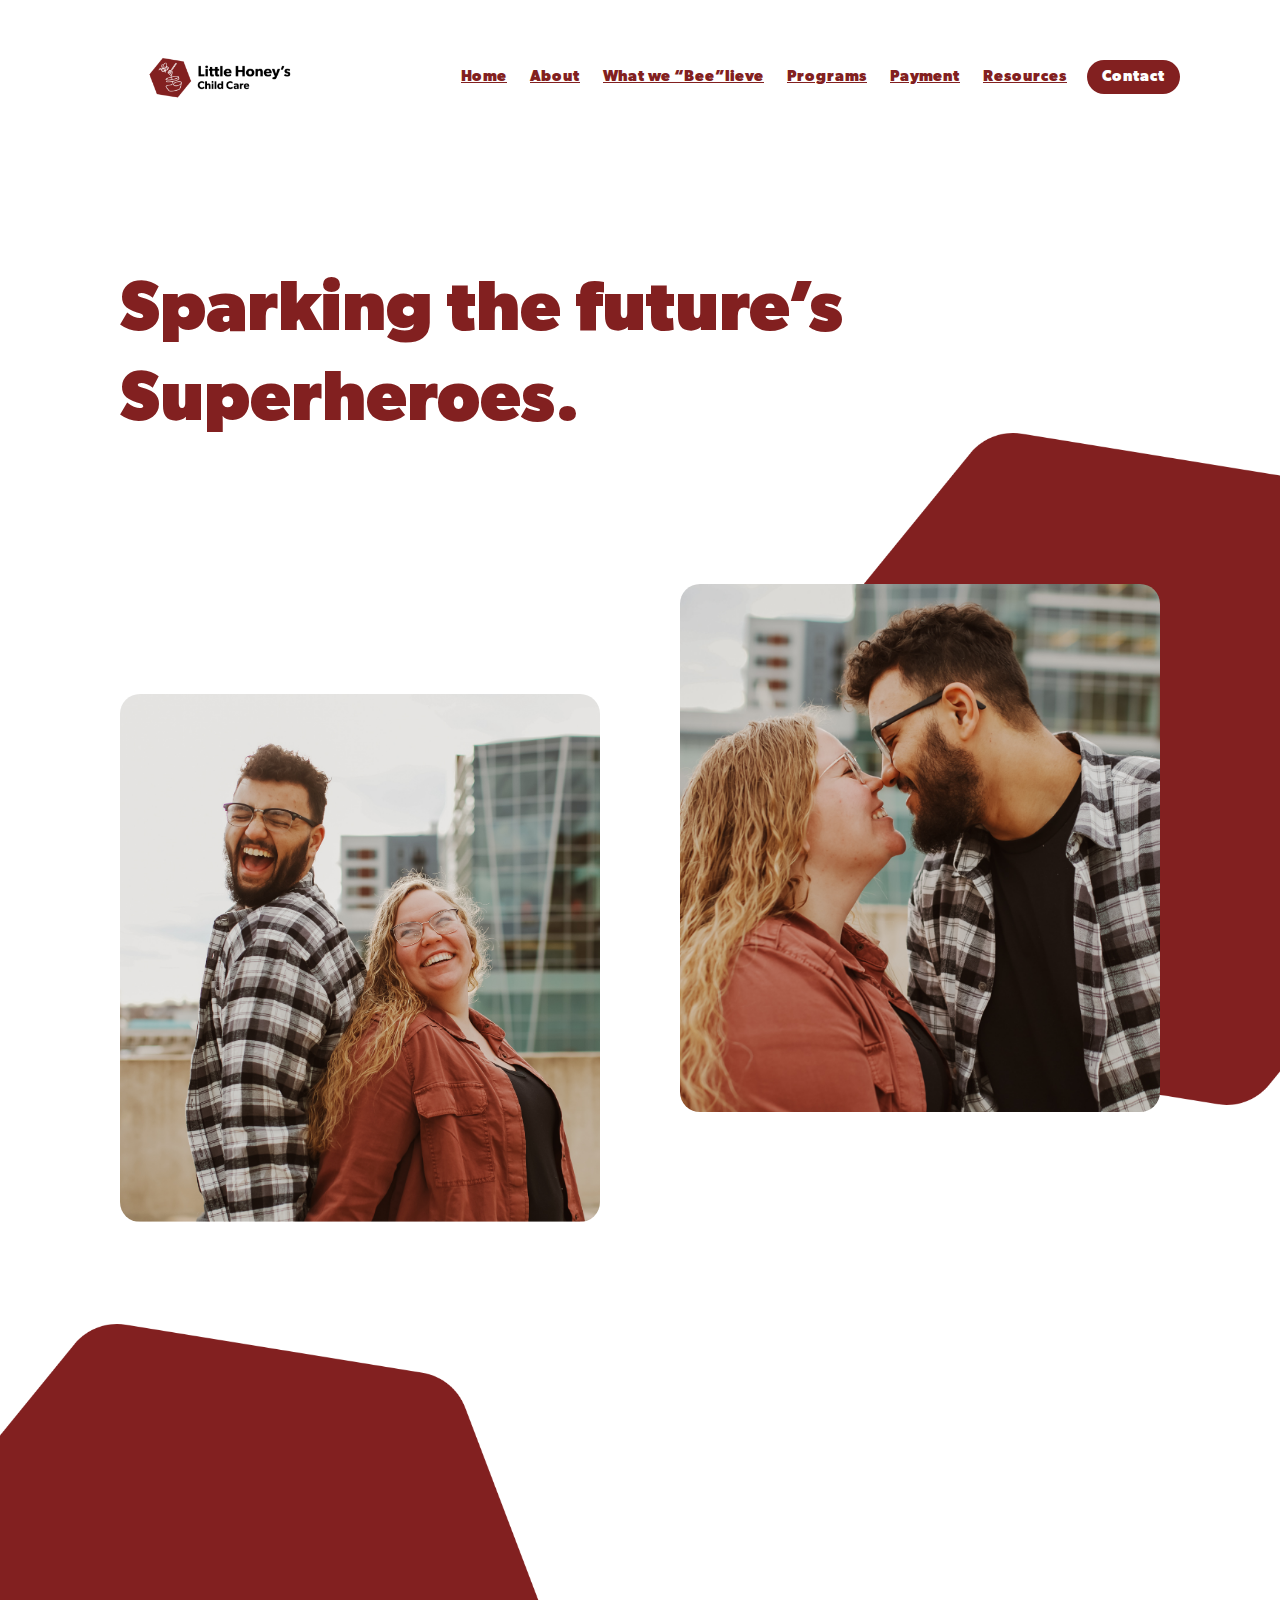
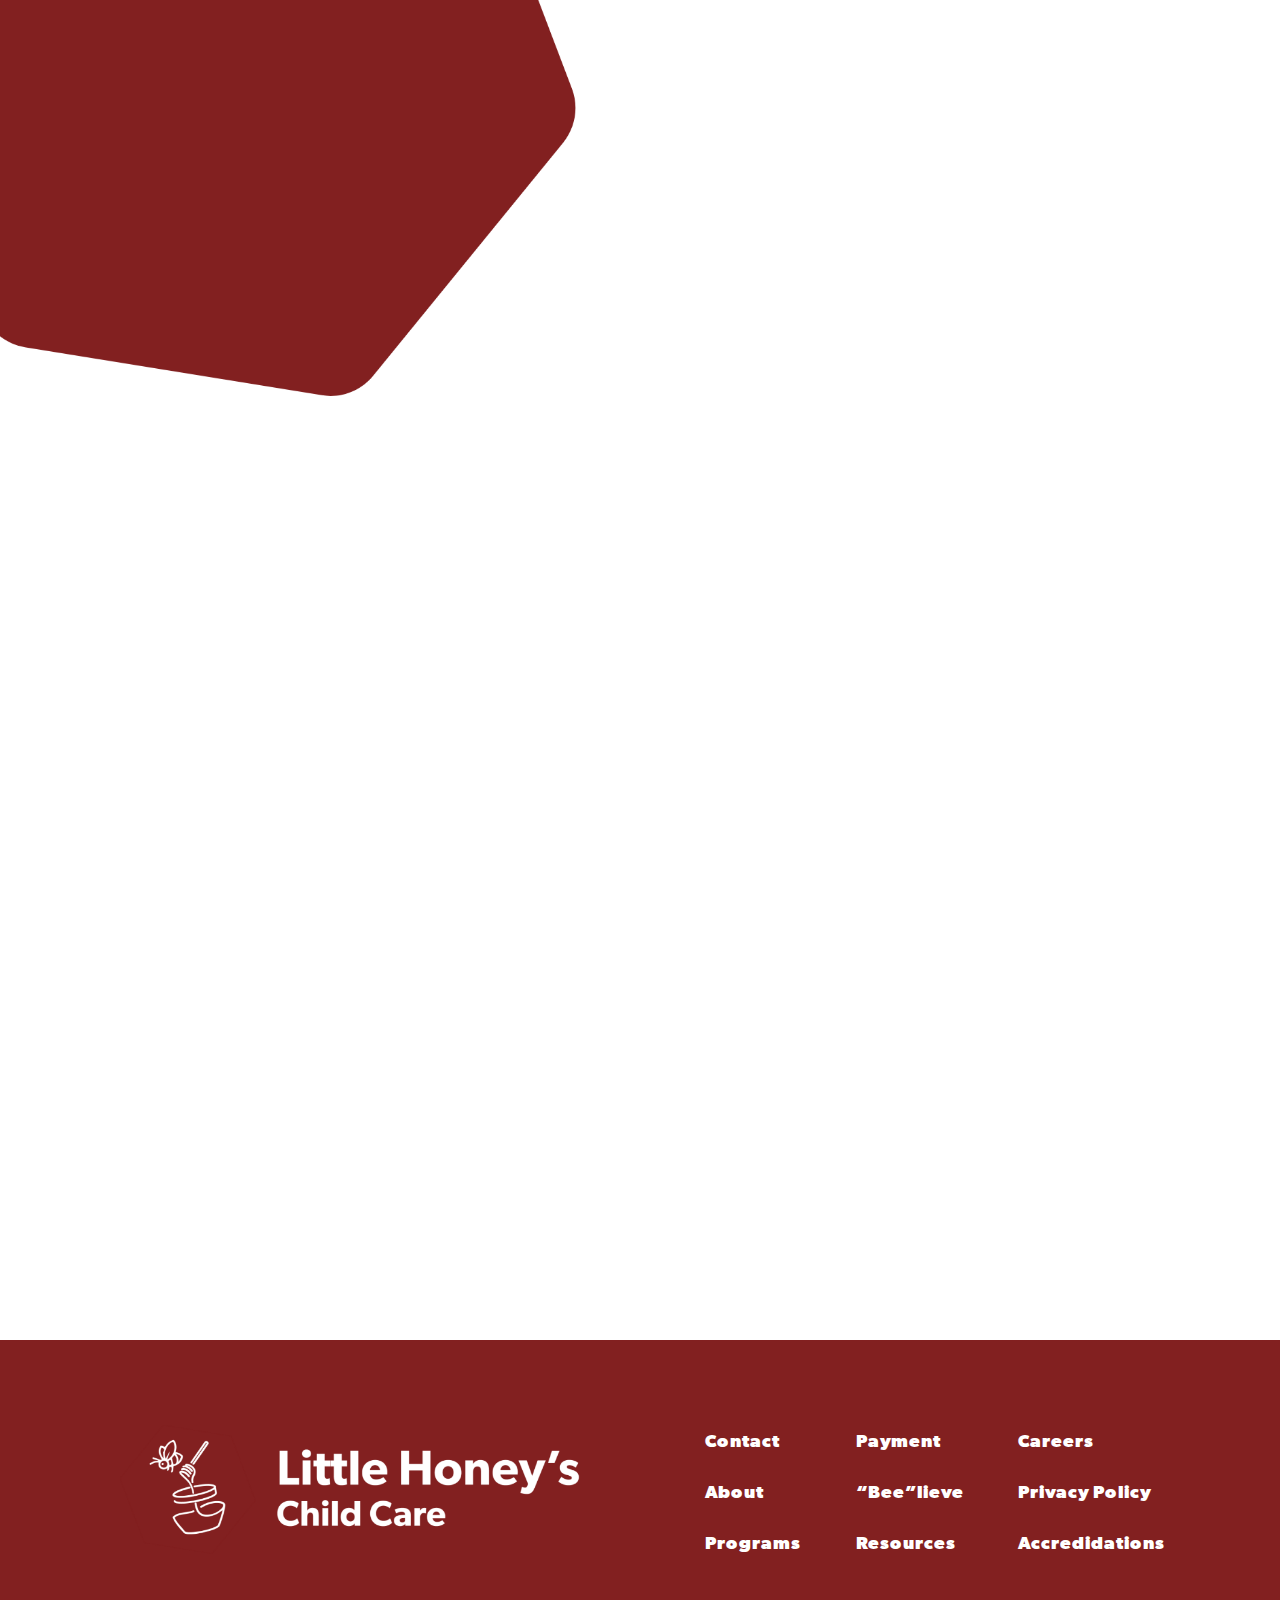
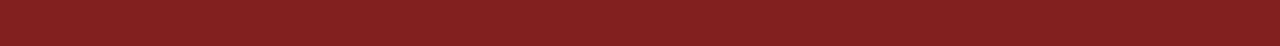
==== commit 9ba5c902: "Logo updated." ====
--- a/about.html
+++ b/about.html
@@ -19,7 +19,7 @@
       <div class="auto__container">
         <div class="header__inner">
           <div href="index.html" class="header__inner-logo">
-            <img src="images/main/Logo.png" alt="logo" />
+            <img src="./images/main/logo.png" alt="logo" /></a>
           </div>
           <nav class="nav" id="nav">
             <div class="nav__inner">
--- a/css/main.css
+++ b/css/main.css
@@ -417,7 +417,7 @@
   position: relative;
   overflow: hidden;
   padding-top: 120px;
-  padding-bottom: 50px;
+  padding-bottom: 120px;
   background-color: #fff;
 }
 .kids__bg {
@@ -530,7 +530,7 @@
 .features {
   position: relative;
   overflow: hidden;
-  padding: 120px 0;
+  padding: 50px 0;
 }
 .features::before {
   content: "";
@@ -618,7 +618,7 @@
 .reviews {
   overflow: hidden;
   padding-top: 200px;
-  padding-bottom: 240px;
+  padding-bottom: 100px;
 }
 .reviews__inner {
   margin: 0 auto;
@@ -1304,10 +1304,12 @@
 .payment {
   padding-top: 170px;
   padding-bottom: 90px;
+  
 }
 .payment__inner {
   margin: 0 auto;
   max-width: 1200px;
+  
 }
 .payment__inner h2 {
   margin-bottom: 130px;
@@ -1326,7 +1328,7 @@
 .payment__content p {
   margin-bottom: 40px;
   font-weight: 600;
-  font-size: 26px;
+  font-size: 18px;
   line-height: 35px;
 }
 .payment__content p:nth-of-type(4) {
@@ -1456,7 +1458,7 @@
   -o-transform: translateY(-50%);
   -ms-transform: translateY(-50%);
   -webkit-transform: translateY(-50%);
-  left: 270px;
+  left: 115px;
   font-family: "Gibson", sans-serif;
   font-size: 173px;
   line-height: 224px;
@@ -2130,7 +2132,7 @@
   .payment__content li,
 .payment__content p {
     margin-bottom: 30px;
-    font-size: 22px;
+    font-size: 18px;
     line-height: 30px;
   }
 
@@ -2454,7 +2456,7 @@
   }
   .payment__content li,
 .payment__content p {
-    font-size: 20px;
+    font-size: 18px;
   }
 
   .hero__inner-title {
@@ -2653,7 +2655,7 @@
   .payment__content li,
 .payment__content p {
     margin-bottom: 30px;
-    font-size: 22px;
+    font-size: 18px;
     line-height: 30px;
   }
   .payment__content p:nth-of-type(4) {
@@ -3461,7 +3463,7 @@
   }
   .payment__content li,
 .payment__content p {
-    font-size: 20px;
+    font-size: 18px;
     line-height: 27px;
     margin-bottom: 30px;
   }
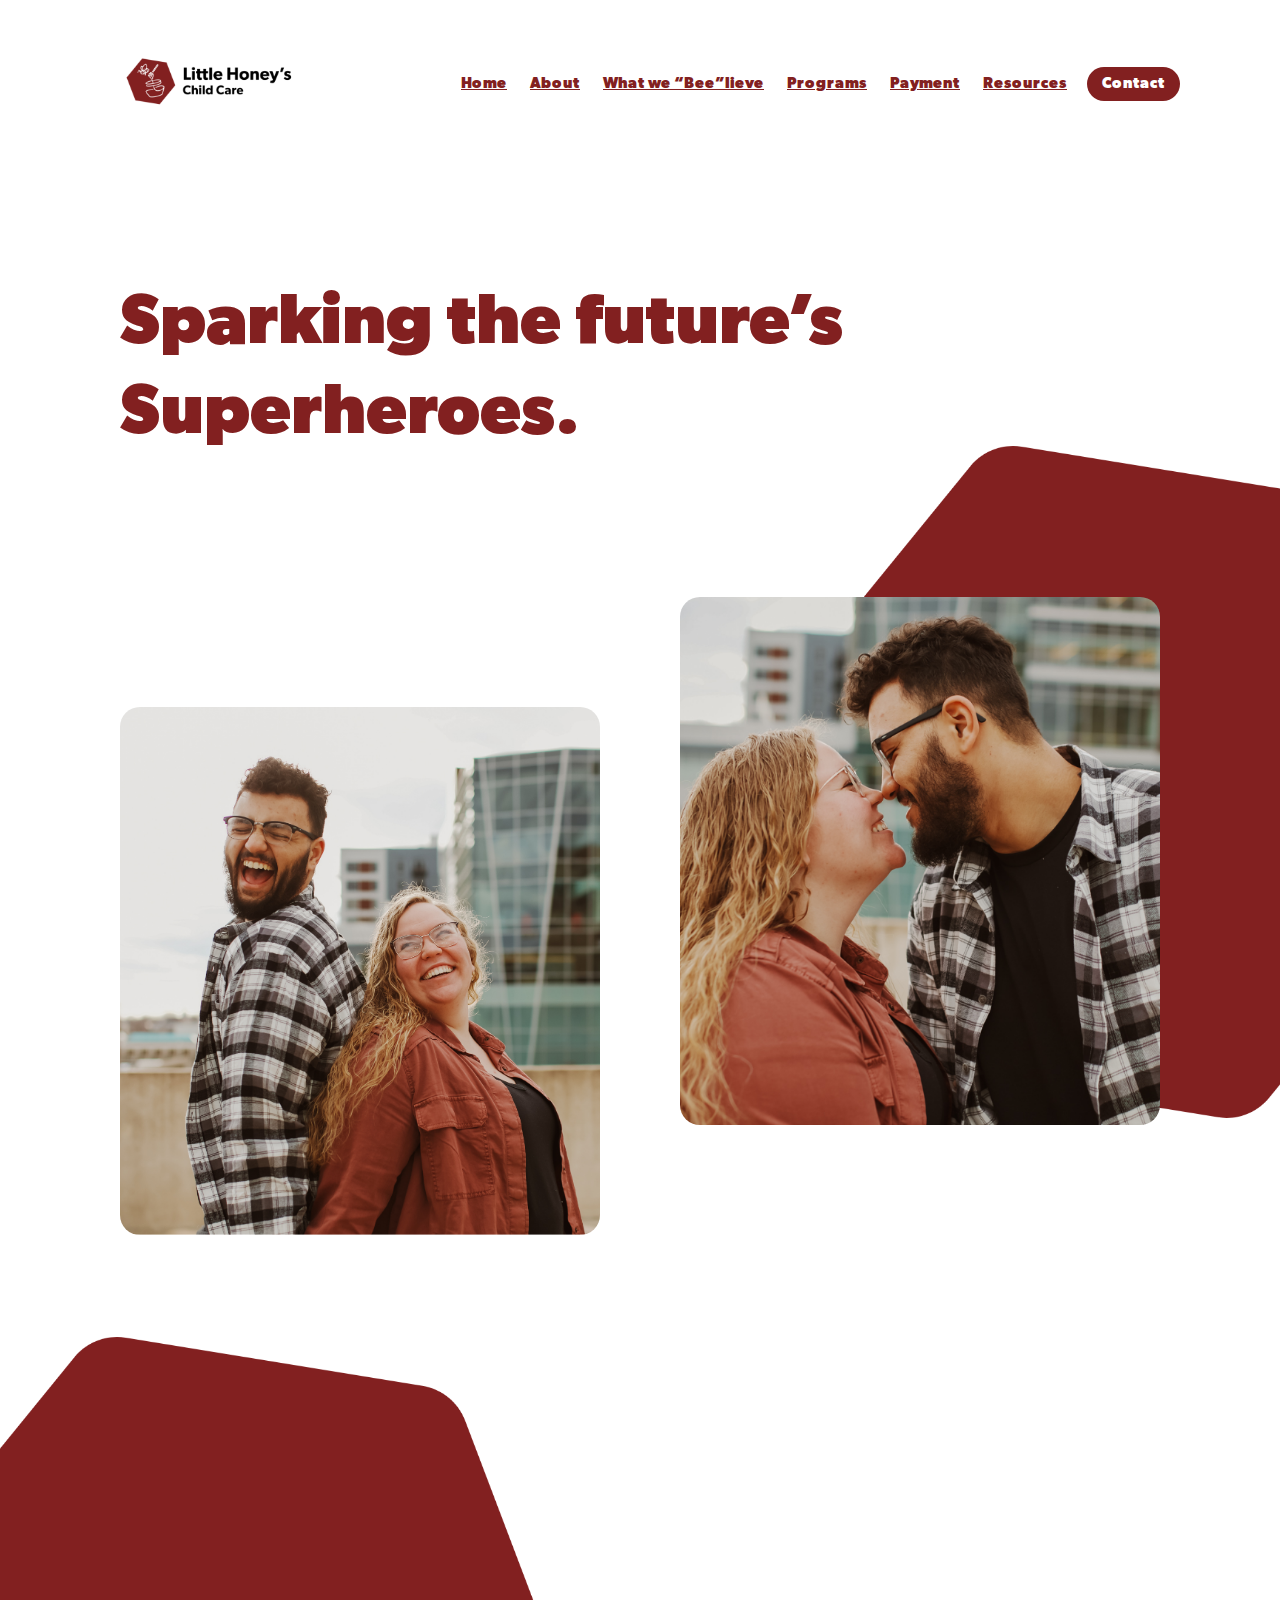
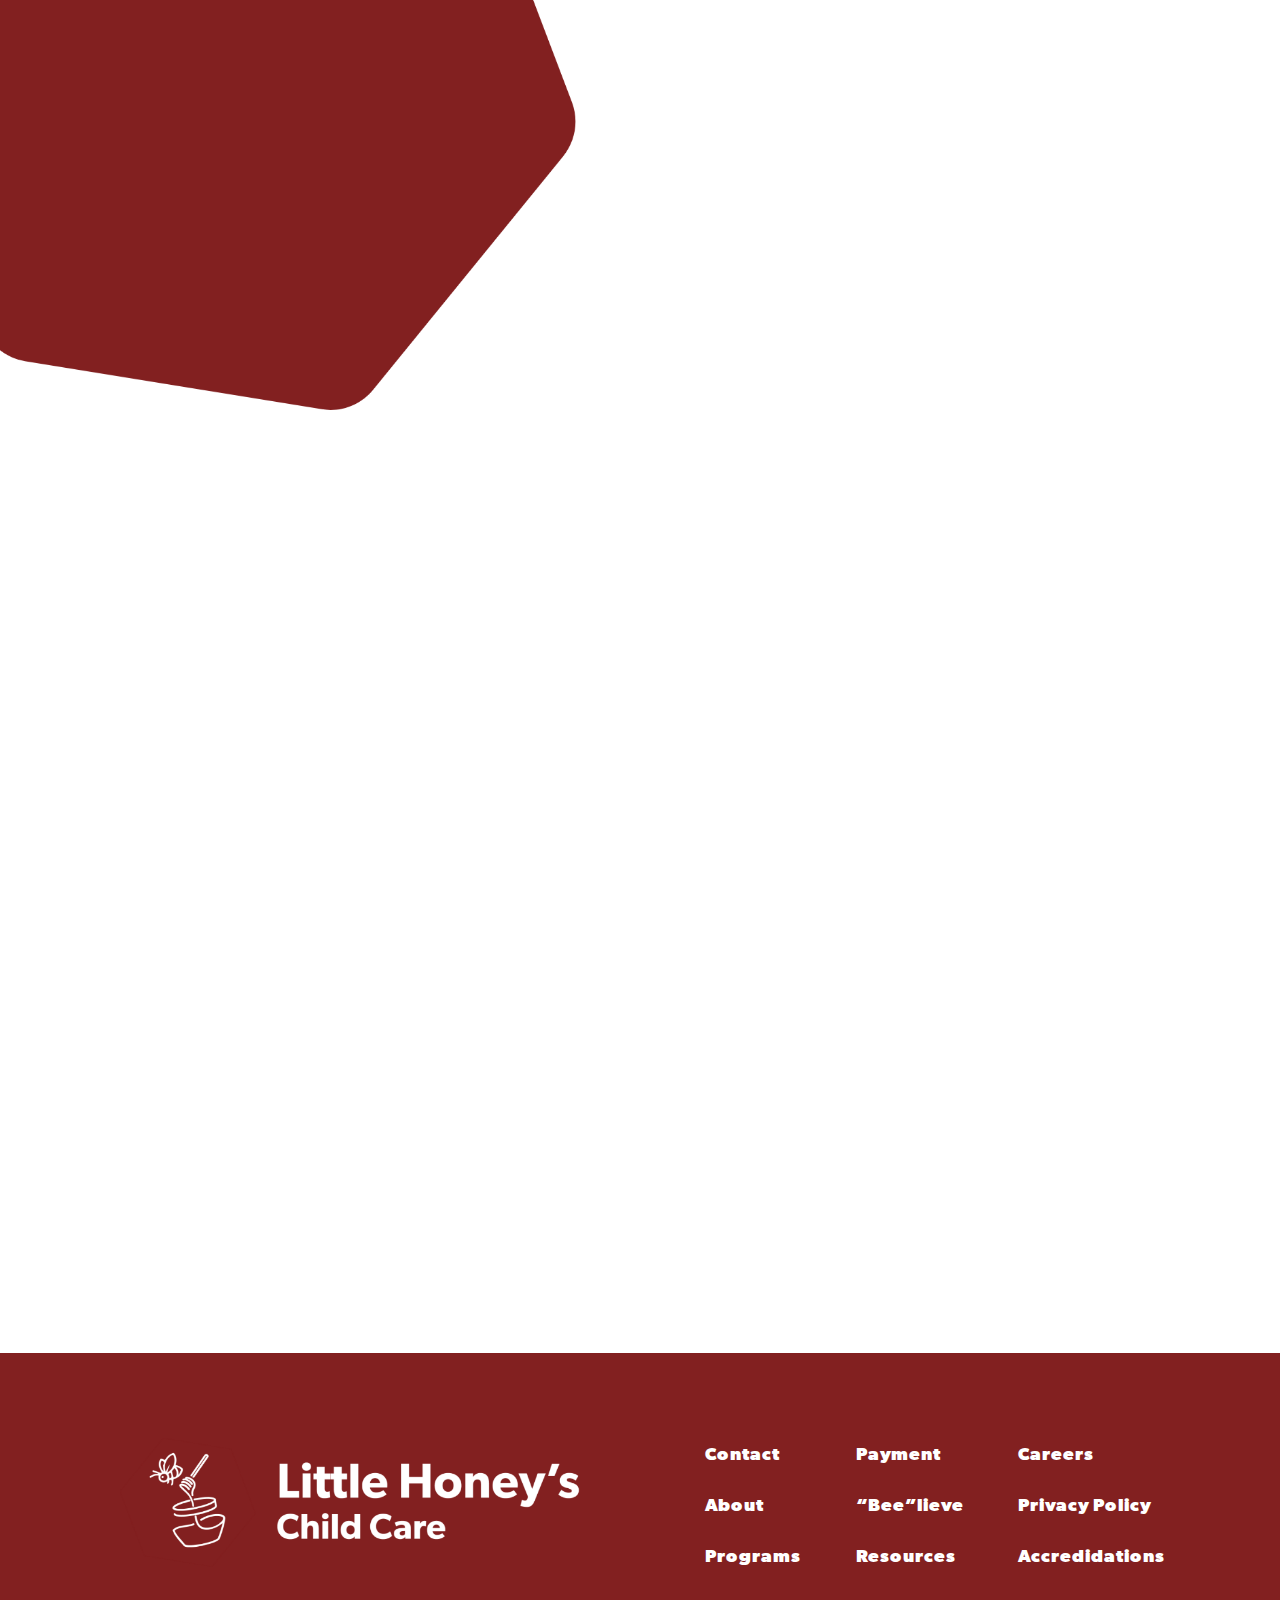
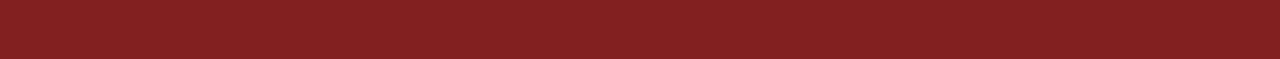
==== commit e91308e4: "Link to logo" ====
--- a/about.html
+++ b/about.html
@@ -19,7 +19,7 @@
       <div class="auto__container">
         <div class="header__inner">
           <div href="index.html" class="header__inner-logo">
-            <img src="./images/main/logo.png" alt="logo" /></a>
+            <a href="./index.html"><img src="./images/main/logo.png" alt="logo"/></a>
           </div>
           <nav class="nav" id="nav">
             <div class="nav__inner">
--- a/css/main.css
+++ b/css/main.css
@@ -304,7 +304,7 @@
           align-items: center;
 }
 .header__inner-logo img {
-  width: 60%;
+  width: 70%;
   padding: 25px;
 }
 
@@ -2971,8 +2971,7 @@
   }
   .mission__inner-text p {
     margin-bottom: 20px;
-    font-size: 13px;
-    line-height: 18px;
+    font-size: 22px;
   }
 
   .button.secondary {
@@ -3690,7 +3689,7 @@
   }
 
   .hero__inner-title {
-    left: 30px;
+    left: 15px;
     font-size: 40px;
     line-height: 50px;
   }
@@ -3699,14 +3698,15 @@
     padding: 25px 0;
   }
   .mission__inner-title {
-    margin-bottom: 20px;
-    font-size: 22px;
+    margin-bottom: 50px;
+    margin-top: 50px;
+    font-size: 42px;
     line-height: 28px;
   }
   .mission__inner-text p {
     margin-bottom: 12px;
-    font-size: 10px;
-    line-height: 9px;
+    font-size: 14px;
+  
   }
 
   .button.big {
